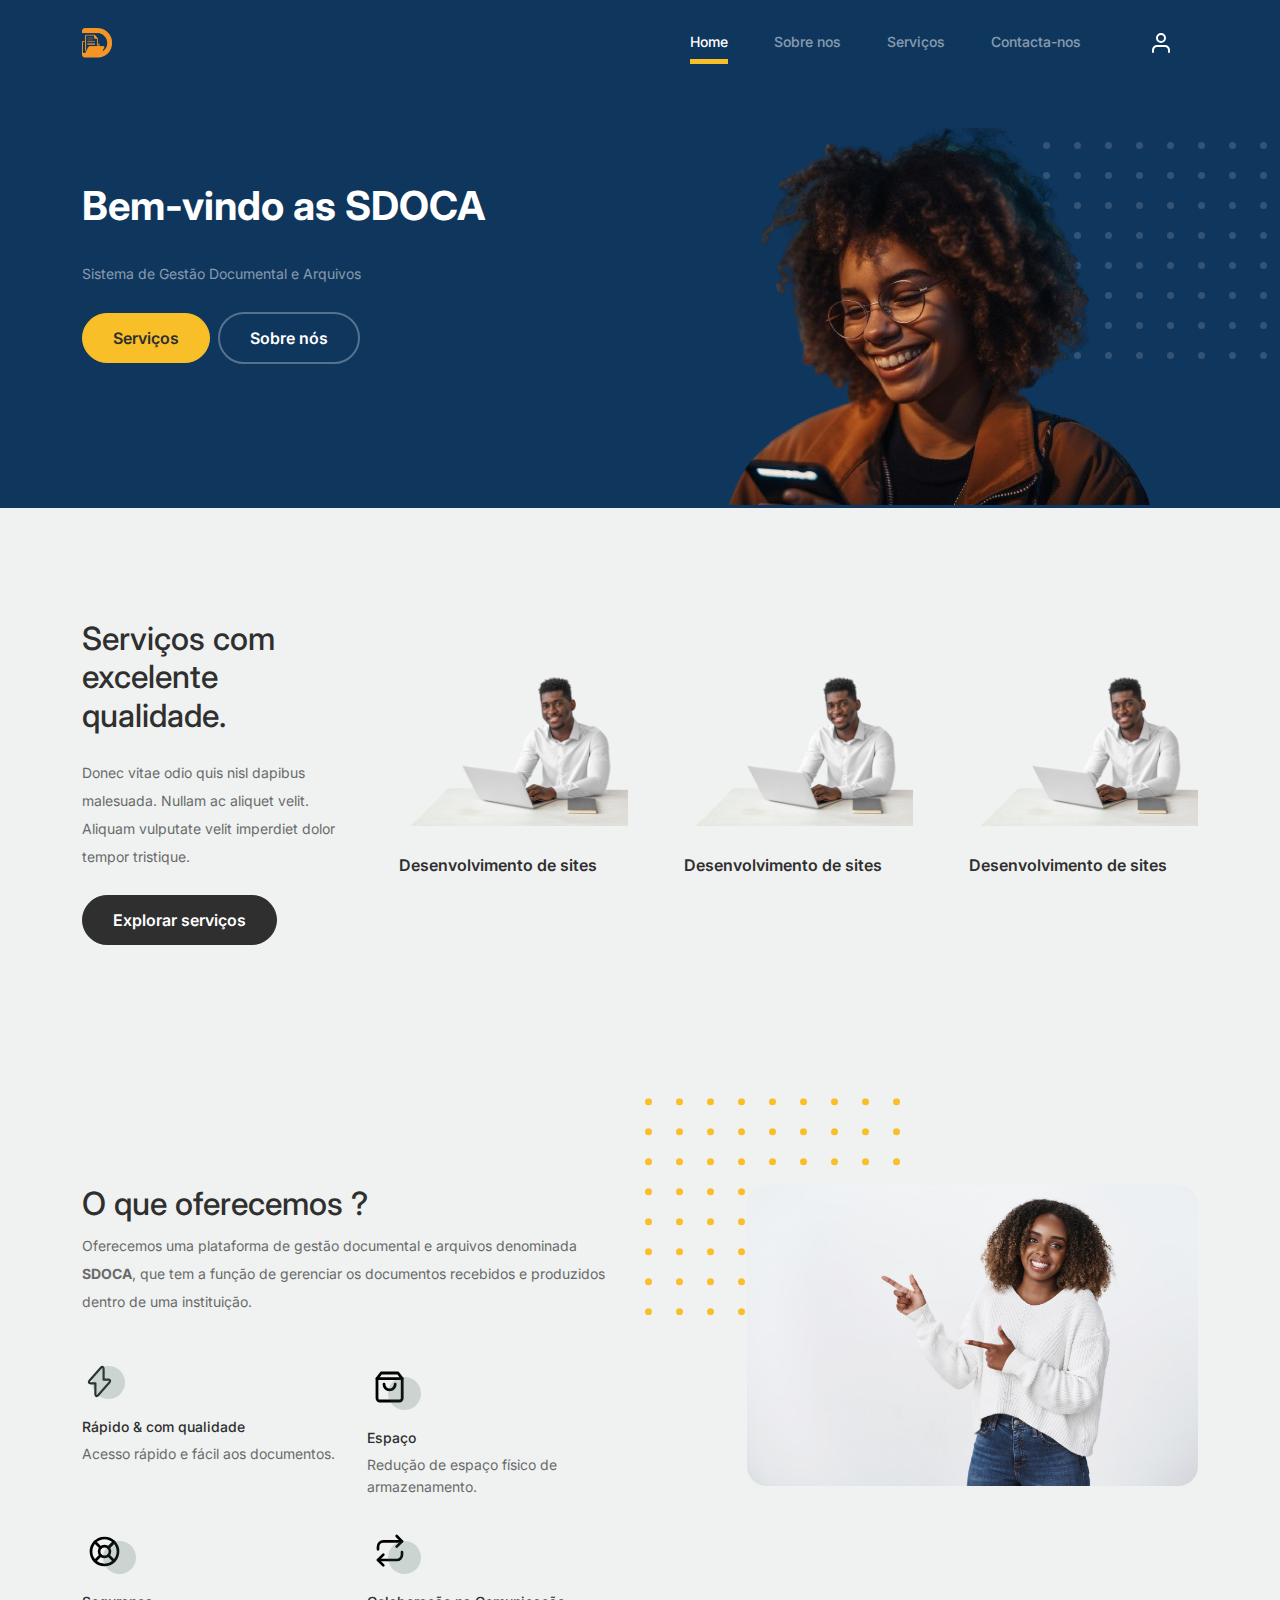
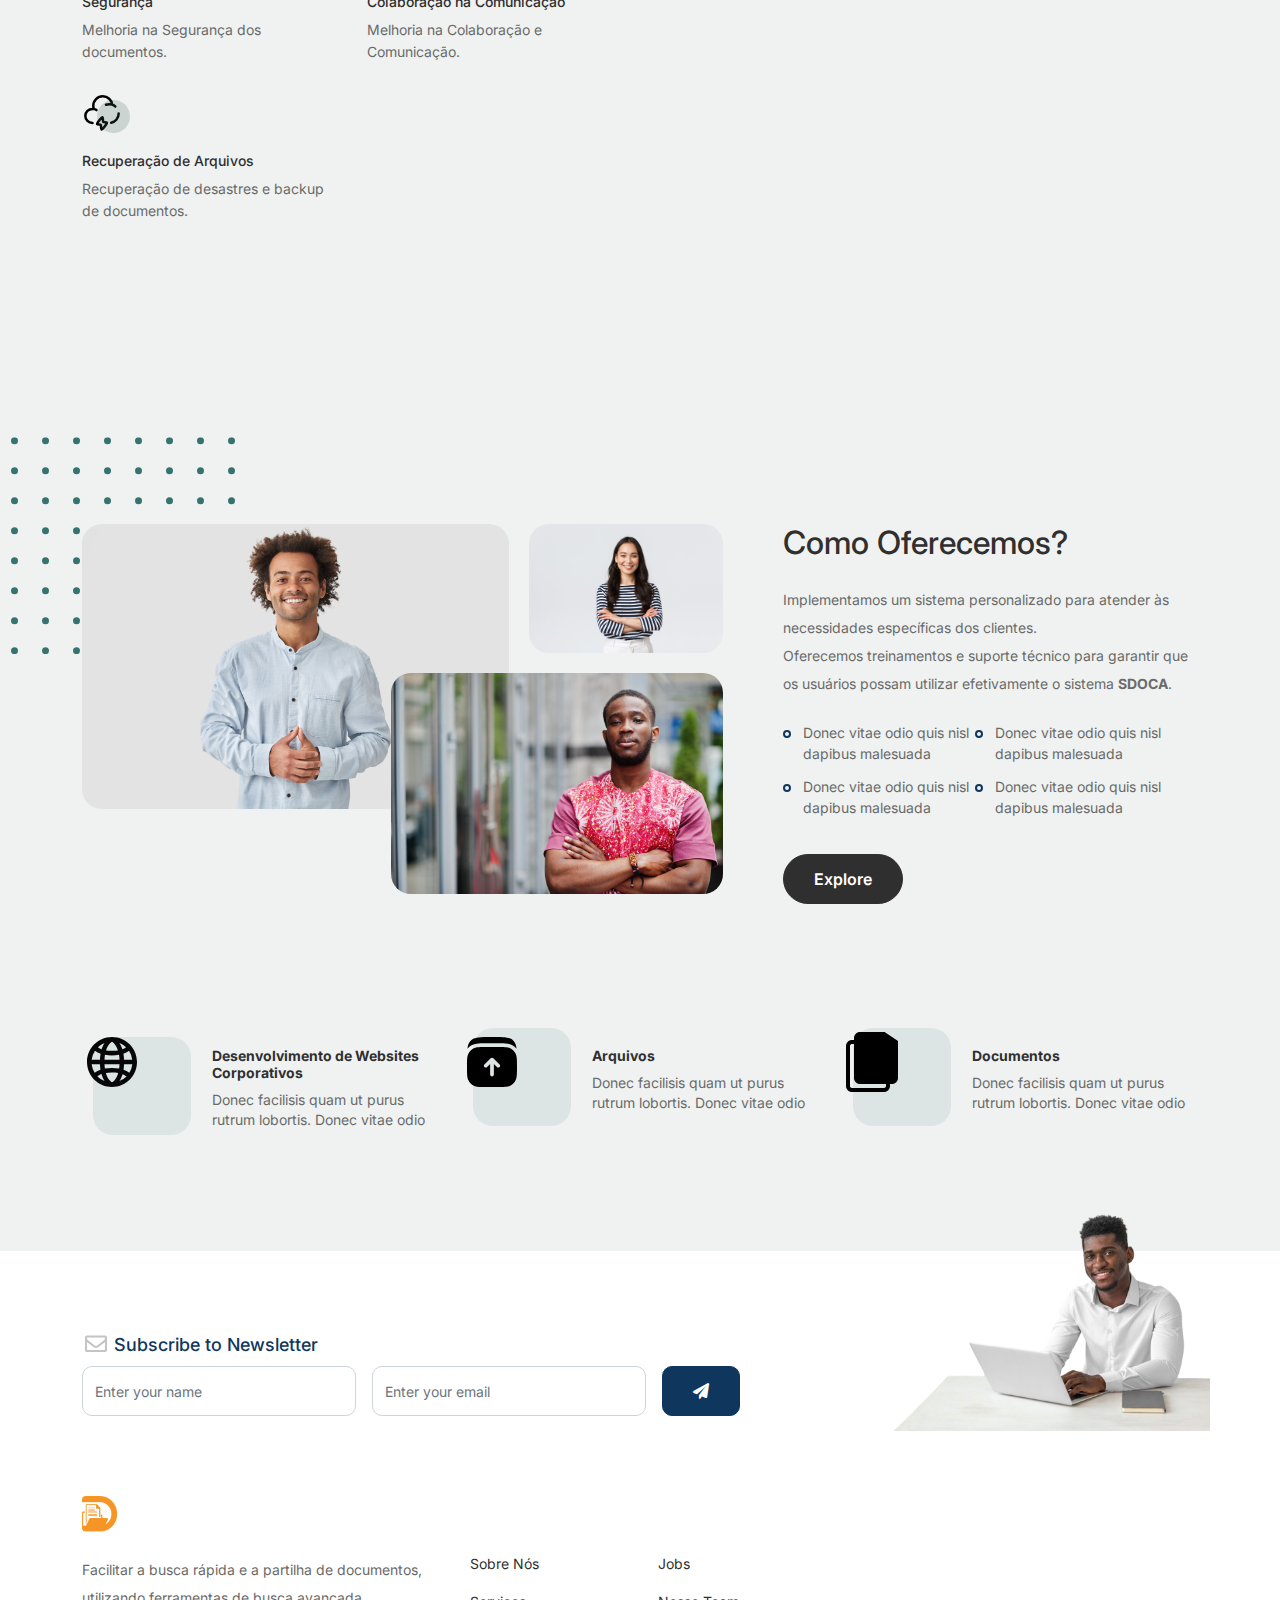
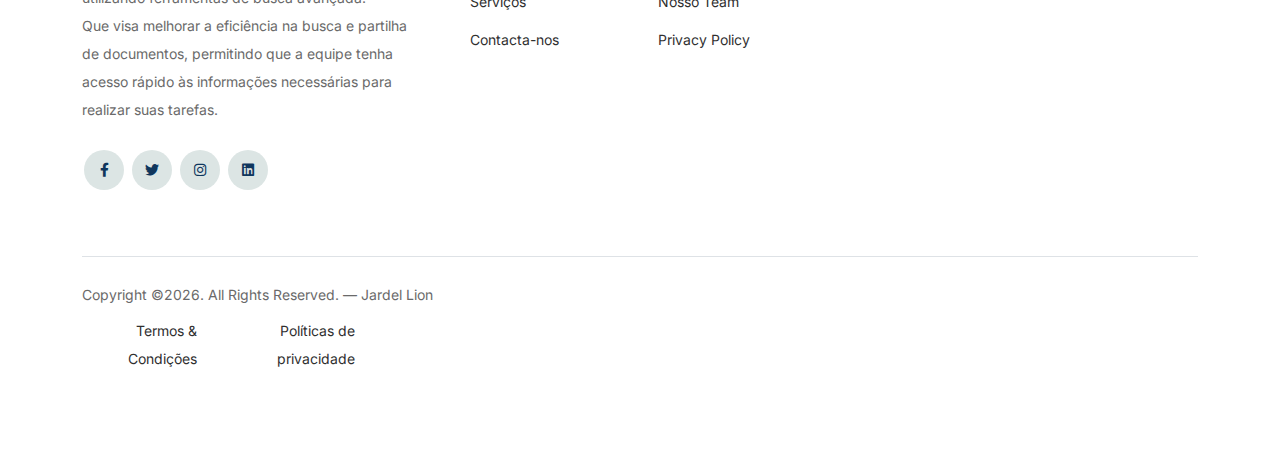
==== index.html @ ec857b17 "Initial commit" ====
<!-- /*
* Bootstrap 5
* Template Name: Furni
* Template Author: Untree.co
* Template URI: https://untree.co/
* License: https://creativecommons.org/licenses/by/3.0/
*/ -->
<!doctype html>
<html lang="en">
<head>
  <meta charset="utf-8">
  <meta name="viewport" content="width=device-width, initial-scale=1, shrink-to-fit=no">
  <meta name="author" content="Untree.co">
  <link rel="shortcut icon" href="./images/4.PNG">

  <meta name="description" content="" />
  <meta name="keywords" content="bootstrap, bootstrap4" />

		<!-- Bootstrap CSS -->
		<link href="css/bootstrap.min.css" rel="stylesheet">
		<link href="https://cdnjs.cloudflare.com/ajax/libs/font-awesome/6.0.0-beta3/css/all.min.css" rel="stylesheet">
		<link href="css/tiny-slider.css" rel="stylesheet">
		<link href="css/style.css" rel="stylesheet">
		<title>SDOCA</title>
	</head>

	<body>

		<!-- Start Header/Navigation -->
		<nav class="custom-navbar navbar navbar navbar-expand-md navbar-dark " arial-label="Furni navigation bar">

			<div class="container">
				<a class="navbar-brand" href="index.html">
					<img src="images/4.PNG" alt="sdoca logo" width="30px" height="30px">
				</a>

				<button class="navbar-toggler" type="button" data-bs-toggle="collapse" data-bs-target="#navbarsFurni" aria-controls="navbarsFurni" aria-expanded="false" aria-label="Toggle navigation">
					<span class="navbar-toggler-icon"></span>
				</button>

				<div class="collapse navbar-collapse" id="navbarsFurni">
					<ul class="custom-navbar-nav navbar-nav ms-auto mb-2 mb-md-0">
						<li class="nav-item active">
							<a class="nav-link" href="index.html">Home</a>
						</li>
						<li><a class="nav-link" href="about.html">Sobre nos</a></li>
						<li><a class="nav-link" href="services.html">Serviços</a></li>
						
						<li><a class="nav-link" href="contact.html">Contacta-nos</a></li>
					</ul>

					<ul class="custom-navbar-cta navbar-nav mb-2 mb-md-0 ms-5">
						<li><a class="nav-link" href="#"><img src="images/user.svg"></a></li>
						
					</ul>
				</div>
			</div>
				
		</nav>
		<!-- End Header/Navigation -->

		<!-- Start Hero Section -->
			<div class="hero">
				<div class="container">
					<div class="row justify-content-between">
						<div class="col-lg-5">
							<div class="intro-excerpt">
								<h1>Bem-vindo as <span clsas="d-block">SDOCA</span></h1>
								<p class="mb-4">Sistema de Gestão Documental e Arquivos</p>
								<p><a href="./services.html" class="btn btn-secondary me-2">Serviços</a><a href="./about.html" class="btn btn-white-outline">Sobre nós</a></p>
							
							</div>
						</div>
						<div class="col-lg-7">
							<div class="hero-img-wrap">
								<img src="images/mm-removebg-preview.png" class="img-fluid">
							</div>
						</div>
					</div>
				</div>
			</div>
		<!-- End Hero Section -->

		<!-- Start Product Section -->
		<div class="product-section">
			<div class="container">
				<div class="row">

					<!-- Start Column 1 -->
					<div class="col-md-12 col-lg-3 mb-5 mb-lg-0">
						<h2 class="mb-4 section-title">Serviços com excelente qualidade.</h2>
						<p class="mb-4">Donec vitae odio quis nisl dapibus malesuada. Nullam ac aliquet velit. Aliquam vulputate velit imperdiet dolor tempor tristique. </p>
						<p><a href="services.html" class="btn">Explorar serviços</a></p>
					</div> 
					<!-- End Column 1 -->

					<!-- Start Column 2 -->
					<div class="col-12 col-md-4 col-lg-3 mb-5 mb-md-0">
						<a class="product-item" href="contact.html">
							<img src="images/h.png" class="img-fluid product-thumbnail">
							<h3 class="product-title">Desenvolvimento de sites</h3>
							<strong class="product-price"></strong>

							<span class="icon-cross">
								<img src="images/cross.svg" class="img-fluid">
							</span>
						</a>
					</div> 
					<!-- End Column 2 -->

					<!-- Start Column 3 -->
					<div class="col-12 col-md-4 col-lg-3 mb-5 mb-md-0">
						<a class="product-item" href="contact.html">
							<img src="images/h.png" class="img-fluid product-thumbnail">
							<h3 class="product-title">Desenvolvimento de sites</h3>
							<strong class="product-price"></strong>

							<span class="icon-cross">
								<img src="images/cross.svg" class="img-fluid">
							</span>
						</a>
					</div>
					<!-- End Column 3 -->

					<!-- Start Column 4 -->
					<div class="col-12 col-md-4 col-lg-3 mb-5 mb-md-0">
						<a class="product-item" href="contact.html">
							<img src="images/h.png" class="img-fluid product-thumbnail">
							<h3 class="product-title">Desenvolvimento de sites</h3>
							<strong class="product-price"></strong>

							<span class="icon-cross">
								<img src="images/cross.svg" class="img-fluid">
							</span>
						</a>
					</div>
					<!-- End Column 4 -->

				</div>
			</div>
		</div>
		<!-- End Product Section -->

		<!-- Start Why Choose Us Section -->
		<div class="why-choose-section">
			<div class="container">
				<div class="row justify-content-between">
					<div class="col-lg-6">
						<h2 class="section-title">O que oferecemos ?</h2>
						<p>Oferecemos uma plataforma de gestão documental e arquivos denominada <strong>SDOCA</strong>, que tem a função de gerenciar os documentos recebidos e produzidos dentro de uma instituição.</p>

						<div class="row my-5">
							<div class="col-6 col-md-6">
								<div class="feature">
									<div class="icon">
										<img src="images/flash.svg" alt="Image" class="imf-fluid" width="35px">
									</div>
									<h3>Rápido &amp; com qualidade</h3>
									<p>Acesso rápido e fácil aos documentos.</p>
								</div>
							</div>

							<div class="col-6 col-md-6">
								<div class="feature">
									<div class="icon">
										<img src="images/bag.svg" alt="Image" class="imf-fluid">
									</div>
									<h3>Espaço</h3>
									<p>Redução de espaço físico de armazenamento.</p>
								</div>
							</div>

							<div class="col-6 col-md-6">
								<div class="feature">
									<div class="icon">
										<img src="images/support.svg" alt="Image" class="imf-fluid">
									</div>
									<h3>Segurança</h3>
									<p>Melhoria na Segurança dos documentos.</p>
								</div>
							</div>

							<div class="col-6 col-md-6">
								<div class="feature">
									<div class="icon">
										<img src="images/return.svg" alt="Image" class="imf-fluid">
									</div>
									<h3>Colaboração na Comunicação</h3>
									<p>Melhoria na Colaboração e Comunicação.</p>
								</div>
							</div>

							<div class="col-6 col-md-6">
								<div class="feature">
									<div class="icon">
										<img src="./images/cloud.svg" alt="cloud icon" class="imf-fluid" width="40">
									</div>
									<h3>Recuperação de Arquivos</h3>
									<p>Recuperação de desastres e backup de documentos.</p>
								</div>
							</div>

						</div>
					</div>

					<div class="col-lg-5">
						<div class="img-wrap">
							<img src="images/offer.jpg" alt="Image" class="img-fluid">
						</div>
					</div>

				</div>
			</div>
		</div>
		<!-- End Why Choose Us Section -->

		<!-- Start We Help Section -->
		<div class="we-help-section">
			<div class="container">
				<div class="row justify-content-between">
					<div class="col-lg-7 mb-5 mb-lg-0">
						<div class="imgs-grid">
							<div class="grid grid-1"><img src="images/11.jpg" alt="Untree.co"></div>
							<div class="grid grid-2"><img src="images/12.jpg" alt="Untree.co"></div>
							<div class="grid grid-3"><img src="images/13.jpg" alt="Untree.co"></div>
						</div>
					</div>
					<div class="col-lg-5 ps-lg-5">
						<h2 class="section-title mb-4">Como Oferecemos?</h2>
						<p>Implementamos um sistema personalizado para atender às necessidades específicas dos clientes.<br>
						Oferecemos treinamentos e suporte técnico para garantir que os usuários possam utilizar efetivamente o sistema <strong>SDOCA</strong>.</p>

						<ul class="list-unstyled custom-list my-4">
							<li>Donec vitae odio quis nisl dapibus malesuada</li>
							<li>Donec vitae odio quis nisl dapibus malesuada</li>
							<li>Donec vitae odio quis nisl dapibus malesuada</li>
							<li>Donec vitae odio quis nisl dapibus malesuada</li>
						</ul>
						<p><a herf="#" class="btn">Explore</a></p>
					</div>
				</div>
			</div>
		</div>
		<!-- End We Help Section -->

		<!-- Start Popular Product -->
		<div class="popular-product">
			<div class="container">
				<div class="row">

					<div class="col-12 col-md-6 col-lg-4 mb-4 mb-lg-0">
						<div class="product-item-sm d-flex">
							<div class="thumbnail">
								<img src="images/site-svgrepo-com.svg" alt="Image" class="img-fluid" width="60">
							</div>
							<div class="pt-3">
								<h3>Desenvolvimento de Websites Corporativos</h3>
								<p>Donec facilisis quam ut purus rutrum lobortis. Donec vitae odio </p>
								<!-- <p><a href="#">Read More</a></p> -->
							</div>
						</div>
					</div>

					<div class="col-12 col-md-6 col-lg-4 mb-4 mb-lg-0">
						<div class="product-item-sm d-flex">
							<div class="thumbnail">
								<img src="images/archive-up-minimlistic-svgrepo-com.svg" alt="Image" class="img-fluid" width="60">
							</div>
							<div class="pt-3">
								<h3>Arquivos</h3>
								<p>Donec facilisis quam ut purus rutrum lobortis. Donec vitae odio </p>
								<!-- <p><a href="#">Read More</a></p> -->
							</div>
						</div>
					</div>

					<div class="col-12 col-md-6 col-lg-4 mb-4 mb-lg-0">
						<div class="product-item-sm d-flex">
							<div class="thumbnail">
								<img src="images/documents-svgrepo-com.svg" alt="Image" class="img-fluid" width="60">
							</div>
							<div class="pt-3">
								<h3>Documentos</h3>
								<p>Donec facilisis quam ut purus rutrum lobortis. Donec vitae odio </p>
								<!-- <p><a href="#">Read More</a></p> -->
							</div>
						</div>
					</div>

				</div>
			</div>
		</div>
		<!-- End Popular Product -->

		
		<!-- Start Footer Section -->
		<footer class="footer-section">
			<div class="container relative">

				<div class="sofa-img">
					<img src="images/h.png" alt="Image" class="img-fluid">
				</div>

				<div class="row">
					<div class="col-lg-8">
						<div class="subscription-form">
							<h3 class="d-flex align-items-center"><span class="me-1"><img src="images/envelope-outline.svg" alt="Image" class="img-fluid"></span><span>Subscribe to Newsletter</span></h3>

							<form action="#" class="row g-3">
								<div class="col-auto">
									<input type="text" class="form-control" placeholder="Enter your name">
								</div>
								<div class="col-auto">
									<input type="email" class="form-control" placeholder="Enter your email">
								</div>
								<div class="col-auto">
									<button class="btn btn-primary">
										<span class="fa fa-paper-plane"></span>
									</button>
								</div>
							</form>

						</div>
					</div>
				</div>

				<div class="row g-5 mb-5">
					<div class="col-lg-4">
						<div class="mb-4 footer-logo-wrap"><a href="#" class="footer-logo">
							<img src="./images/4.PNG" alt="" width="35px">
						</a></div>
						<p class="mb-4">Facilitar a busca rápida e a partilha de documentos, utilizando ferramentas de busca avançada.<br>
						Que visa melhorar a eficiência na busca e partilha de documentos, permitindo que a equipe tenha acesso rápido às informações necessárias para realizar suas tarefas.</p>

						<ul class="list-unstyled custom-social">
							<li><a href="#"><span class="fa fa-brands fa-facebook-f"></span></a></li>
							<li><a href="#"><span class="fa fa-brands fa-twitter"></span></a></li>
							<li><a href="#"><span class="fa fa-brands fa-instagram"></span></a></li>
							<li><a href="#"><span class="fa fa-brands fa-linkedin"></span></a></li>
						</ul>
					</div>

					<div class="col-lg-8">
						<div class="row links-wrap">
							<div class="col-6 col-sm-6 col-md-3">
								<ul class="list-unstyled">
									<li><a href="./about.html">Sobre Nós</a></li>
									<li><a href="./services.html">Serviços</a></li>
									<li><a href="./contact.html">Contacta-nos</a></li>
								</ul>
							</div>

							

							<div class="col-6 col-sm-6 col-md-3">
								<ul class="list-unstyled">
									<li><a href="./services.html">Jobs</a></li>
									<li><a href="./about.html">Nosso Team</a></li>
								
									<li><a href="#">Privacy Policy</a></li>
								</ul>
							</div>

						
						</div>
					</div>

				</div>

				<div class="border-top copyright">
					<div class="row pt-4">
						<div class="col-lg-6">
							<p class="mb-2 text-center text-lg-start">Copyright &copy;<script>document.write(new Date().getFullYear());</script>. All Rights Reserved. &mdash; Jardel Lion </p>

						<div class="col-lg-6 text-center text-lg-end">
							<ul class="list-unstyled d-inline-flex ms-auto">
								<li class="me-4"><a href="#">Termos &amp; Condições</a></li>
								<li><a href="#">Políticas de privacidade</a></li>
							</ul>
						</div>

					</div>
				</div>

			</div>
		</footer>
		<!-- End Footer Section -->	


		<script src="js/bootstrap.bundle.min.js"></script>
		<script src="js/tiny-slider.js"></script>
		<script src="js/custom.js"></script>
	</body>

</html>
---- css/tiny-slider.css ----
.tns-outer{padding:0 !important}.tns-outer [hidden]{display:none !important}.tns-outer [aria-controls],.tns-outer [data-action]{cursor:pointer}.tns-slider{-webkit-transition:all 0s;-moz-transition:all 0s;transition:all 0s}.tns-slider>.tns-item{-webkit-box-sizing:border-box;-moz-box-sizing:border-box;box-sizing:border-box}.tns-horizontal.tns-subpixel{white-space:nowrap}.tns-horizontal.tns-subpixel>.tns-item{display:inline-block;vertical-align:top;white-space:normal}.tns-horizontal.tns-no-subpixel:after{content:'';display:table;clear:both}.tns-horizontal.tns-no-subpixel>.tns-item{float:left}.tns-horizontal.tns-carousel.tns-no-subpixel>.tns-item{margin-right:-100%}.tns-no-calc{position:relative;left:0}.tns-gallery{position:relative;left:0;min-height:1px}.tns-gallery>.tns-item{position:absolute;left:-100%;-webkit-transition:transform 0s, opacity 0s;-moz-transition:transform 0s, opacity 0s;transition:transform 0s, opacity 0s}.tns-gallery>.tns-slide-active{position:relative;left:auto !important}.tns-gallery>.tns-moving{-webkit-transition:all 0.25s;-moz-transition:all 0.25s;transition:all 0.25s}.tns-autowidth{display:inline-block}.tns-lazy-img{-webkit-transition:opacity 0.6s;-moz-transition:opacity 0.6s;transition:opacity 0.6s;opacity:0.6}.tns-lazy-img.tns-complete{opacity:1}.tns-ah{-webkit-transition:height 0s;-moz-transition:height 0s;transition:height 0s}.tns-ovh{overflow:hidden}.tns-visually-hidden{position:absolute;left:-10000em}.tns-transparent{opacity:0;visibility:hidden}.tns-fadeIn{opacity:1;filter:alpha(opacity=100);z-index:0}.tns-normal,.tns-fadeOut{opacity:0;filter:alpha(opacity=0);z-index:-1}.tns-vpfix{white-space:nowrap}.tns-vpfix>div,.tns-vpfix>li{display:inline-block}.tns-t-subp2{margin:0 auto;width:310px;position:relative;height:10px;overflow:hidden}.tns-t-ct{width:2333.3333333%;width:-webkit-calc(100% * 70 / 3);width:-moz-calc(100% * 70 / 3);width:calc(100% * 70 / 3);position:absolute;right:0}.tns-t-ct:after{content:'';display:table;clear:both}.tns-t-ct>div{width:1.4285714%;width:-webkit-calc(100% / 70);width:-moz-calc(100% / 70);width:calc(100% / 70);height:10px;float:left}

/*# sourceMappingURL=sourcemaps/tiny-slider.css.map */
---- css/style.css ----
@import url("https://fonts.googleapis.com/css2?family=Inter:wght@400;500;600;700;800&display=swap");

:root {
  --primary-color: #f69525;
  --secondary-color: #0f365d;
}
body {
  overflow-x: hidden;
  position: relative; }

body {
  font-family: "Inter", sans-serif;
  font-weight: 400;
  line-height: 28px;
  color: #6a6a6a;
  font-size: 14px;
  background-color: #eff2f1; }

a {
  text-decoration: none;
  -webkit-transition: .3s all ease;
  -o-transition: .3s all ease;
  transition: .3s all ease;
  color: #2f2f2f;
  text-decoration: underline; }
  a:hover {
    color: #2f2f2f;
    text-decoration: none; }
  a.more {
    font-weight: 600; }

.custom-navbar {
  background: var(--secondary-color);!important;
  padding-top: 20px;
  padding-bottom: 20px; }
  .custom-navbar .navbar-brand {
    font-size: 32px;
    font-weight: 600; }
    .custom-navbar .navbar-brand > span {
      opacity: .4; }
  .custom-navbar .navbar-toggler {
    border-color: transparent; }
    .custom-navbar .navbar-toggler:active, .custom-navbar .navbar-toggler:focus {
      -webkit-box-shadow: none;
      box-shadow: none;
      outline: none; }
  @media (min-width: 992px) {
    .custom-navbar .custom-navbar-nav li {
      margin-left: 15px;
      margin-right: 15px; } }
  .custom-navbar .custom-navbar-nav li a {
    font-weight: 500;
    color: #ffffff !important;
    opacity: .5;
    -webkit-transition: .3s all ease;
    -o-transition: .3s all ease;
    transition: .3s all ease;
    position: relative; }
    @media (min-width: 768px) {
      .custom-navbar .custom-navbar-nav li a:before {
        content: "";
        position: absolute;
        bottom: 0;
        left: 8px;
        right: 8px;
        background: #f9bf29;
        height: 5px;
        opacity: 1;
        visibility: visible;
        width: 0;
        -webkit-transition: .15s all ease-out;
        -o-transition: .15s all ease-out;
        transition: .15s all ease-out; } }
    .custom-navbar .custom-navbar-nav li a:hover {
      opacity: 1; }
      .custom-navbar .custom-navbar-nav li a:hover:before {
        width: calc(100% - 16px); }
  .custom-navbar .custom-navbar-nav li.active a {
    opacity: 1; }
    .custom-navbar .custom-navbar-nav li.active a:before {
      width: calc(100% - 16px); }
  .custom-navbar .custom-navbar-cta {
    margin-left: 0 !important;
    -webkit-box-orient: horizontal;
    -webkit-box-direction: normal;
    -ms-flex-direction: row;
    flex-direction: row; }
    @media (min-width: 768px) {
      .custom-navbar .custom-navbar-cta {
        margin-left: 40px !important; } }
    .custom-navbar .custom-navbar-cta li {
      margin-left: 0px;
      margin-right: 0px; }
      .custom-navbar .custom-navbar-cta li:first-child {
        margin-right: 20px; }

.hero {
  background: var(--secondary-color);
  padding: calc(4rem - 30px) 0 0rem 0; }
  @media (min-width: 768px) {
    .hero {
      padding: calc(4rem - 30px) 0 4rem 0; } }
  @media (min-width: 992px) {
    .hero {
      padding: calc(8rem - 30px) 0 8rem 0; } }
  .hero .intro-excerpt {
    position: relative;
    z-index: 4; }
    @media (min-width: 992px) {
      .hero .intro-excerpt {
        max-width: 450px; } }
  .hero h1 {
    font-weight: 700;
    color: #ffffff;
    margin-bottom: 30px; }
    @media (min-width: 1400px) {
      .hero h1 {
        font-size: 54px; } }
  .hero p {
    color: rgba(255, 255, 255, 0.5);
    margin-botom: 30px; }
  .hero .hero-img-wrap {
    position: relative; }
    .hero .hero-img-wrap img {
      position: relative;
      top: 0px;
      right: 0px;
      z-index: 2;
      max-width: 780px;
      left: -20px; }
      @media (min-width: 768px) {
        .hero .hero-img-wrap img {
          top:64px;
          right: 0px;
          left: 144px; } }
      @media (min-width: 992px) {
        .hero .hero-img-wrap img {
          left: 0px;
          top: 20px;
          position: absolute;
          right: -50px; } }
      @media (min-width: 1200px) {
        .hero .hero-img-wrap img {
          left: 0px;
          top:-54px;
          right: -100px; } }
    .hero .hero-img-wrap:after {
      content: "";
      position: absolute;
      width: 255px;
      height: 217px;
      background-image: url("../images/dots-light.svg");
      background-size: contain;
      background-repeat: no-repeat;
      right: -100px;
      top: -0px; }
      @media (min-width: 1200px) {
        .hero .hero-img-wrap:after {
          top: -40px; } }

.btn {
  font-weight: 600;
  padding: 12px 30px;
  border-radius: 30px;
  color: #ffffff;
  background: #2f2f2f;
  border-color: #2f2f2f; }
  .btn:hover {
    color: #ffffff;
    background: #222222;
    border-color: #222222; }
  .btn:active, .btn:focus {
    outline: none !important;
    -webkit-box-shadow: none;
    box-shadow: none; }
  .btn.btn-primary {
    background: var(--secondary-color);
    border-color: var(--secondary-color); }
    .btn.btn-primary:hover {
      background: #314d43;
      border-color: #314d43; }
  .btn.btn-secondary {
    color: #2f2f2f;
    background: #f9bf29;
    border-color: #f9bf29; }
    .btn.btn-secondary:hover {
      background: #f8b810;
      border-color: #f8b810; }
  .btn.btn-white-outline {
    background: transparent;
    border-width: 2px;
    border-color: rgba(255, 255, 255, 0.3); }
    .btn.btn-white-outline:hover {
      border-color: white;
      color: #ffffff; }

.section-title {
  color: #2f2f2f; }

.product-section {
  padding: 7rem 0; }
  .product-section .product-item {
    text-align: center;
    text-decoration: none;
    display: block;
    position: relative;
    padding-bottom: 50px;
    cursor: pointer; }
    .product-section .product-item .product-thumbnail {
      margin-bottom: 30px;
      position: relative;
      top: 0;
      -webkit-transition: .3s all ease;
      -o-transition: .3s all ease;
      transition: .3s all ease; }
    .product-section .product-item h3 {
      font-weight: 600;
      font-size: 16px; }
    .product-section .product-item strong {
      font-weight: 800 !important;
      font-size: 18px !important; }
    .product-section .product-item h3, .product-section .product-item strong {
      color: #2f2f2f;
      text-decoration: none; }
    .product-section .product-item .icon-cross {
      position: absolute;
      width: 35px;
      height: 35px;
      display: inline-block;
      background: #2f2f2f;
      bottom: 15px;
      left: 50%;
      -webkit-transform: translateX(-50%);
      -ms-transform: translateX(-50%);
      transform: translateX(-50%);
      margin-bottom: -17.5px;
      border-radius: 50%;
      opacity: 0;
      visibility: hidden;
      -webkit-transition: .3s all ease;
      -o-transition: .3s all ease;
      transition: .3s all ease; }
      .product-section .product-item .icon-cross img {
        position: absolute;
        left: 50%;
        top: 50%;
        -webkit-transform: translate(-50%, -50%);
        -ms-transform: translate(-50%, -50%);
        transform: translate(-50%, -50%); }
    .product-section .product-item:before {
      bottom: 0;
      left: 0;
      right: 0;
      position: absolute;
      content: "";
      background: #dce5e4;
      height: 0%;
      z-index: -1;
      border-radius: 10px;
      -webkit-transition: .3s all ease;
      -o-transition: .3s all ease;
      transition: .3s all ease; }
    .product-section .product-item:hover .product-thumbnail {
      top: -25px; }
    .product-section .product-item:hover .icon-cross {
      bottom: 0;
      opacity: 1;
      visibility: visible; }
    .product-section .product-item:hover:before {
      height: 70%; }

.why-choose-section {
  padding: 7rem 0; }
  .why-choose-section .img-wrap {
    position: relative; }
    .why-choose-section .img-wrap:before {
      position: absolute;
      content: "";
      width: 255px;
      height: 217px;
      background-image: url("../images/dots-yellow.svg");
      background-repeat: no-repeat;
      background-size: contain;
      -webkit-transform: translate(-40%, -40%);
      -ms-transform: translate(-40%, -40%);
      transform: translate(-40%, -40%);
      z-index: -1; }
    .why-choose-section .img-wrap img {
      border-radius: 20px; }

.feature {
  margin-bottom: 30px; }
  .feature .icon {
    display: inline-block;
    position: relative;
    margin-bottom: 20px; }
    .feature .icon:before {
      content: "";
      width: 33px;
      height: 33px;
      position: absolute;
      background: rgba(59, 93, 80, 0.2);
      border-radius: 50%;
      right: -8px;
      bottom: 0; }
  .feature h3 {
    font-size: 14px;
    color: #2f2f2f; }
  .feature p {
    font-size: 14px;
    line-height: 22px;
    color: #6a6a6a; }

.we-help-section {
  padding: 7rem 0; }
  .we-help-section .imgs-grid {
    display: -ms-grid;
    display: grid;
    -ms-grid-columns: (1fr)[27];
    grid-template-columns: repeat(27, 1fr);
    position: relative; }
    .we-help-section .imgs-grid:before {
      position: absolute;
      content: "";
      width: 255px;
      height: 217px;
      background-image: url("../images/dots-green.svg");
      background-size: contain;
      background-repeat: no-repeat;
      -webkit-transform: translate(-40%, -40%);
      -ms-transform: translate(-40%, -40%);
      transform: translate(-40%, -40%);
      z-index: -1; }
    .we-help-section .imgs-grid .grid {
      position: relative; }
      .we-help-section .imgs-grid .grid img {
        border-radius: 20px;
        max-width: 100%; }
      .we-help-section .imgs-grid .grid.grid-1 {
        -ms-grid-column: 1;
        -ms-grid-column-span: 18;
        grid-column: 1 / span 18;
        -ms-grid-row: 1;
        -ms-grid-row-span: 27;
        grid-row: 1 / span 27; }
      .we-help-section .imgs-grid .grid.grid-2 {
        -ms-grid-column: 19;
        -ms-grid-column-span: 27;
        grid-column: 19 / span 27;
        -ms-grid-row: 1;
        -ms-grid-row-span: 5;
        grid-row: 1 / span 5;
        padding-left: 20px; }
      .we-help-section .imgs-grid .grid.grid-3 {
        -ms-grid-column: 14;
        -ms-grid-column-span: 16;
        grid-column: 14 / span 16;
        -ms-grid-row: 6;
        -ms-grid-row-span: 27;
        grid-row: 6 / span 27;
        padding-top: 20px; }

.custom-list {
  width: 100%; }
  .custom-list li {
    display: inline-block;
    width: calc(50% - 20px);
    margin-bottom: 12px;
    line-height: 1.5;
    position: relative;
    padding-left: 20px; }
    .custom-list li:before {
      content: "";
      width: 8px;
      height: 8px;
      border-radius: 50%;
      border: 2px solid var(--secondary-color);
      position: absolute;
      left: 0;
      top: 8px; }

.popular-product {
  padding: 0 0 7rem 0; }
  .popular-product .product-item-sm h3 {
    font-size: 14px;
    font-weight: 700;
    color: #2f2f2f; }
  .popular-product .product-item-sm a {
    text-decoration: none;
    color: #2f2f2f;
    -webkit-transition: .3s all ease;
    -o-transition: .3s all ease;
    transition: .3s all ease; }
    .popular-product .product-item-sm a:hover {
      color: rgba(47, 47, 47, 0.5); }
  .popular-product .product-item-sm p {
    line-height: 1.4;
    margin-bottom: 10px;
    font-size: 14px; }
  .popular-product .product-item-sm .thumbnail {
    margin-right: 10px;
    -webkit-box-flex: 0;
    -ms-flex: 0 0 120px;
    flex: 0 0 120px;
    position: relative; }
    .popular-product .product-item-sm .thumbnail:before {
      content: "";
      position: absolute;
      border-radius: 20px;
      background: #dce5e4;
      width: 98px;
      height: 98px;
      top: 50%;
      left: 50%;
      -webkit-transform: translate(-50%, -50%);
      -ms-transform: translate(-50%, -50%);
      transform: translate(-50%, -50%);
      z-index: -1; }

.testimonial-section {
  padding: 3rem 0 7rem 0; }

.testimonial-slider-wrap {
  position: relative; }
  .testimonial-slider-wrap .tns-inner {
    padding-top: 30px; }
  .testimonial-slider-wrap .item .testimonial-block blockquote {
    font-size: 16px; }
    @media (min-width: 768px) {
      .testimonial-slider-wrap .item .testimonial-block blockquote {
        line-height: 32px;
        font-size: 18px; } }
  .testimonial-slider-wrap .item .testimonial-block .author-info .author-pic {
    margin-bottom: 20px; }
    .testimonial-slider-wrap .item .testimonial-block .author-info .author-pic img {
      max-width: 80px;
      border-radius: 50%; }
  .testimonial-slider-wrap .item .testimonial-block .author-info h3 {
    font-size: 14px;
    font-weight: 700;
    color: #2f2f2f;
    margin-bottom: 0; }
  .testimonial-slider-wrap #testimonial-nav {
    position: absolute;
    top: 50%;
    z-index: 99;
    width: 100%;
    display: none; }
    @media (min-width: 768px) {
      .testimonial-slider-wrap #testimonial-nav {
        display: block; } }
    .testimonial-slider-wrap #testimonial-nav > span {
      cursor: pointer;
      position: absolute;
      width: 58px;
      height: 58px;
      line-height: 58px;
      border-radius: 50%;
      background: rgba(59, 93, 80, 0.1);
      color: #2f2f2f;
      -webkit-transition: .3s all ease;
      -o-transition: .3s all ease;
      transition: .3s all ease; }
      .testimonial-slider-wrap #testimonial-nav > span:hover {
        background: var(--secondary-color);
        color: #ffffff; }
    .testimonial-slider-wrap #testimonial-nav .prev {
      left: -10px; }
    .testimonial-slider-wrap #testimonial-nav .next {
      right: 0; }
  .testimonial-slider-wrap .tns-nav {
    position: absolute;
    bottom: -50px;
    left: 50%;
    -webkit-transform: translateX(-50%);
    -ms-transform: translateX(-50%);
    transform: translateX(-50%); }
    .testimonial-slider-wrap .tns-nav button {
      background: none;
      border: none;
      display: inline-block;
      position: relative;
      width: 0 !important;
      height: 7px !important;
      margin: 2px; }
      .testimonial-slider-wrap .tns-nav button:active, .testimonial-slider-wrap .tns-nav button:focus, .testimonial-slider-wrap .tns-nav button:hover {
        outline: none;
        -webkit-box-shadow: none;
        box-shadow: none;
        background: none; }
      .testimonial-slider-wrap .tns-nav button:before {
        display: block;
        width: 7px;
        height: 7px;
        left: 0;
        top: 0;
        position: absolute;
        content: "";
        border-radius: 50%;
        -webkit-transition: .3s all ease;
        -o-transition: .3s all ease;
        transition: .3s all ease;
        background-color: #d6d6d6; }
      .testimonial-slider-wrap .tns-nav button:hover:before, .testimonial-slider-wrap .tns-nav button.tns-nav-active:before {
        background-color: var(--secondary-color) }

.before-footer-section {
  padding: 7rem 0 12rem 0 !important; }

.blog-section {
  padding: 7rem 0 12rem 0; }
  .blog-section .post-entry a {
    text-decoration: none; }
  .blog-section .post-entry .post-thumbnail {
    display: block;
    margin-bottom: 20px; }
    .blog-section .post-entry .post-thumbnail img {
      border-radius: 20px;
      -webkit-transition: .3s all ease;
      -o-transition: .3s all ease;
      transition: .3s all ease; }
  .blog-section .post-entry .post-content-entry {
    padding-left: 15px;
    padding-right: 15px; }
    .blog-section .post-entry .post-content-entry h3 {
      font-size: 16px;
      margin-bottom: 0;
      font-weight: 600;
      margin-bottom: 7px; }
    .blog-section .post-entry .post-content-entry .meta {
      font-size: 14px; }
      .blog-section .post-entry .post-content-entry .meta a {
        font-weight: 600; }
  .blog-section .post-entry:hover .post-thumbnail img, .blog-section .post-entry:focus .post-thumbnail img {
    opacity: .7; }

.footer-section {
  padding: 80px 0;
  background: #ffffff; }
  .footer-section .relative {
    position: relative; }
  .footer-section a {
    text-decoration: none;
    color: #2f2f2f;
    -webkit-transition: .3s all ease;
    -o-transition: .3s all ease;
    transition: .3s all ease; }
    .footer-section a:hover {
      color: rgba(47, 47, 47, 0.5); }
  .footer-section .subscription-form {
    margin-bottom: 40px;
    position: relative;
    z-index: 2;
    margin-top: 100px; }
    @media (min-width: 992px) {
      .footer-section .subscription-form {
        margin-top: 0px;
        margin-bottom: 80px; } }
    .footer-section .subscription-form h3 {
      font-size: 18px;
      font-weight: 500;
      color: var(--secondary-color) }
    .footer-section .subscription-form .form-control {
      height: 50px;
      border-radius: 10px;
      font-family: "Inter", sans-serif; }
      .footer-section .subscription-form .form-control:active, .footer-section .subscription-form .form-control:focus {
        outline: none;
        -webkit-box-shadow: none;
        box-shadow: none;
        border-color: var(--secondary-color);
        -webkit-box-shadow: 0 1px 4px 0 rgba(0, 0, 0, 0.2);
        box-shadow: 0 1px 4px 0 rgba(0, 0, 0, 0.2); }
      .footer-section .subscription-form .form-control::-webkit-input-placeholder {
        font-size: 14px; }
      .footer-section .subscription-form .form-control::-moz-placeholder {
        font-size: 14px; }
      .footer-section .subscription-form .form-control:-ms-input-placeholder {
        font-size: 14px; }
      .footer-section .subscription-form .form-control:-moz-placeholder {
        font-size: 14px; }
    .footer-section .subscription-form .btn {
      border-radius: 10px !important; }
  .footer-section .sofa-img {
    position: absolute;
    top: -200px;
    z-index: 1;
    right: 0; }
    .footer-section .sofa-img img {
      max-width: 380px; }
  .footer-section .links-wrap {
    margin-top: 0px; }
    @media (min-width: 992px) {
      .footer-section .links-wrap {
        margin-top: 54px; } }
    .footer-section .links-wrap ul li {
      margin-bottom: 10px; }
  .footer-section .footer-logo-wrap .footer-logo {
    font-size: 32px;
    font-weight: 500;
    text-decoration: none;
    color: var(--secondary-color); }
  .footer-section .custom-social li {
    margin: 2px;
    display: inline-block; }
    .footer-section .custom-social li a {
      width: 40px;
      height: 40px;
      text-align: center;
      line-height: 40px;
      display: inline-block;
      background: #dce5e4;
      color: var(--secondary-color);
      border-radius: 50%; }
      .footer-section .custom-social li a:hover {
        background: var(--secondary-color);
        color: #ffffff; }
  .footer-section .border-top {
    border-color: #dce5e4; }
    .footer-section .border-top.copyright {
      font-size: 14px !important; }

.untree_co-section {
  padding: 7rem 0; }

.form-control {
  height: 50px;
  border-radius: 10px;
  font-family: "Inter", sans-serif; }
  .form-control:active, .form-control:focus {
    outline: none;
    -webkit-box-shadow: none;
    box-shadow: none;
    border-color: var(--secondary-color);
    -webkit-box-shadow: 0 1px 4px 0 rgba(0, 0, 0, 0.2);
    box-shadow: 0 1px 4px 0 rgba(0, 0, 0, 0.2); }
  .form-control::-webkit-input-placeholder {
    font-size: 14px; }
  .form-control::-moz-placeholder {
    font-size: 14px; }
  .form-control:-ms-input-placeholder {
    font-size: 14px; }
  .form-control:-moz-placeholder {
    font-size: 14px; }

.service {
  line-height: 1.5; }
  .service .service-icon {
    border-radius: 10px;
    -webkit-box-flex: 0;
    -ms-flex: 0 0 50px;
    flex: 0 0 50px;
    height: 50px;
    line-height: 50px;
    text-align: center;
    background: var(--secondary-color);
    margin-right: 20px;
    color: #ffffff; }

textarea {
  height: auto !important; }

.site-blocks-table {
  overflow: auto; }
  .site-blocks-table .product-thumbnail {
    width: 200px; }
  .site-blocks-table .btn {
    padding: 2px 10px; }
  .site-blocks-table thead th {
    padding: 30px;
    text-align: center;
    border-width: 0px !important;
    vertical-align: middle;
    color: rgba(0, 0, 0, 0.8);
    font-size: 18px; }
  .site-blocks-table td {
    padding: 20px;
    text-align: center;
    vertical-align: middle;
    color: rgba(0, 0, 0, 0.8); }
  .site-blocks-table tbody tr:first-child td {
    border-top: 1px solid var(--secondary-color);!important; }
  .site-blocks-table .btn {
    background: none !important;
    color: #000000;
    border: none;
    height: auto !important; }

.site-block-order-table th {
  border-top: none !important;
  border-bottom-width: 1px !important; }

.site-block-order-table td, .site-block-order-table th {
  color: #000000; }

.couponcode-wrap input {
  border-radius: 10px !important; }

.text-primary {
  color: var(--secondary-color);!important; }

.thankyou-icon {
  position: relative;
  color: var(--secondary-color); }
  .thankyou-icon:before {
    position: absolute;
    content: "";
    width: 50px;
    height: 50px;
    border-radius: 50%;
    background: rgba(59, 93, 80, 0.2); }
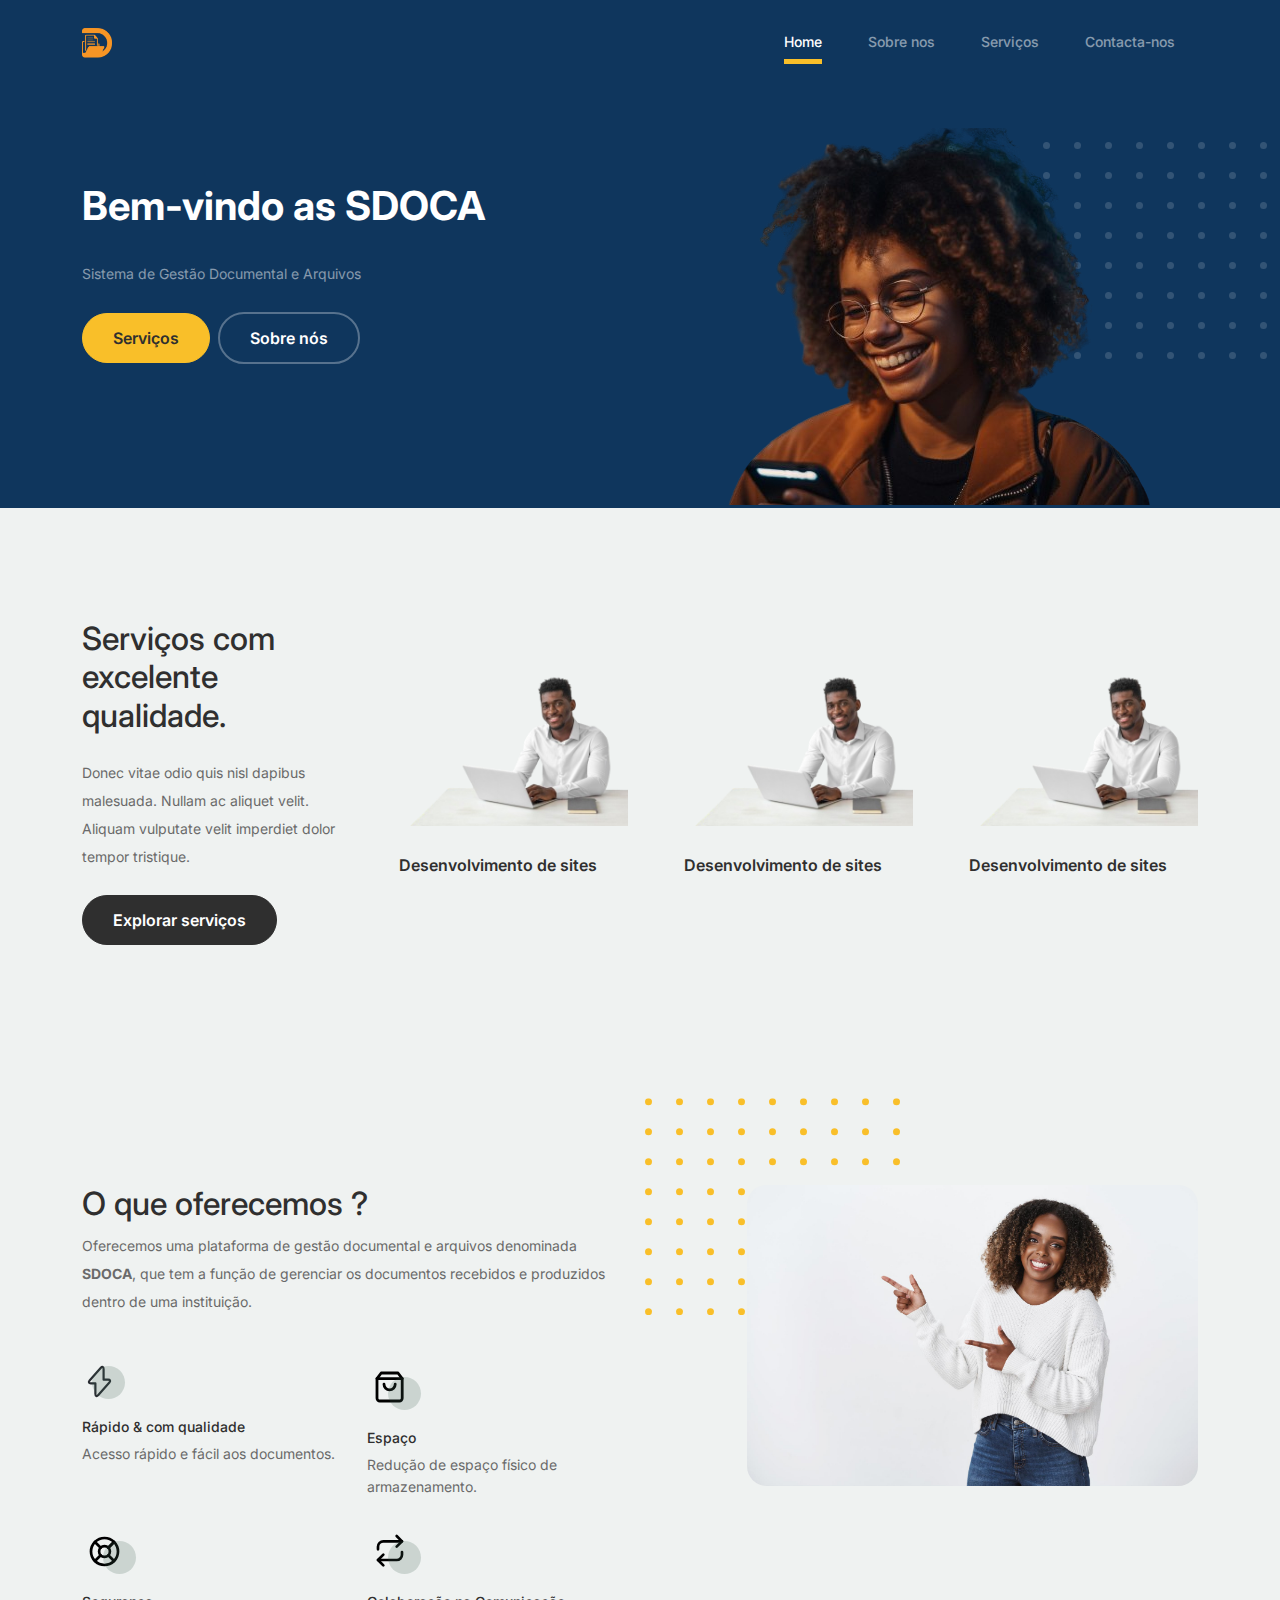
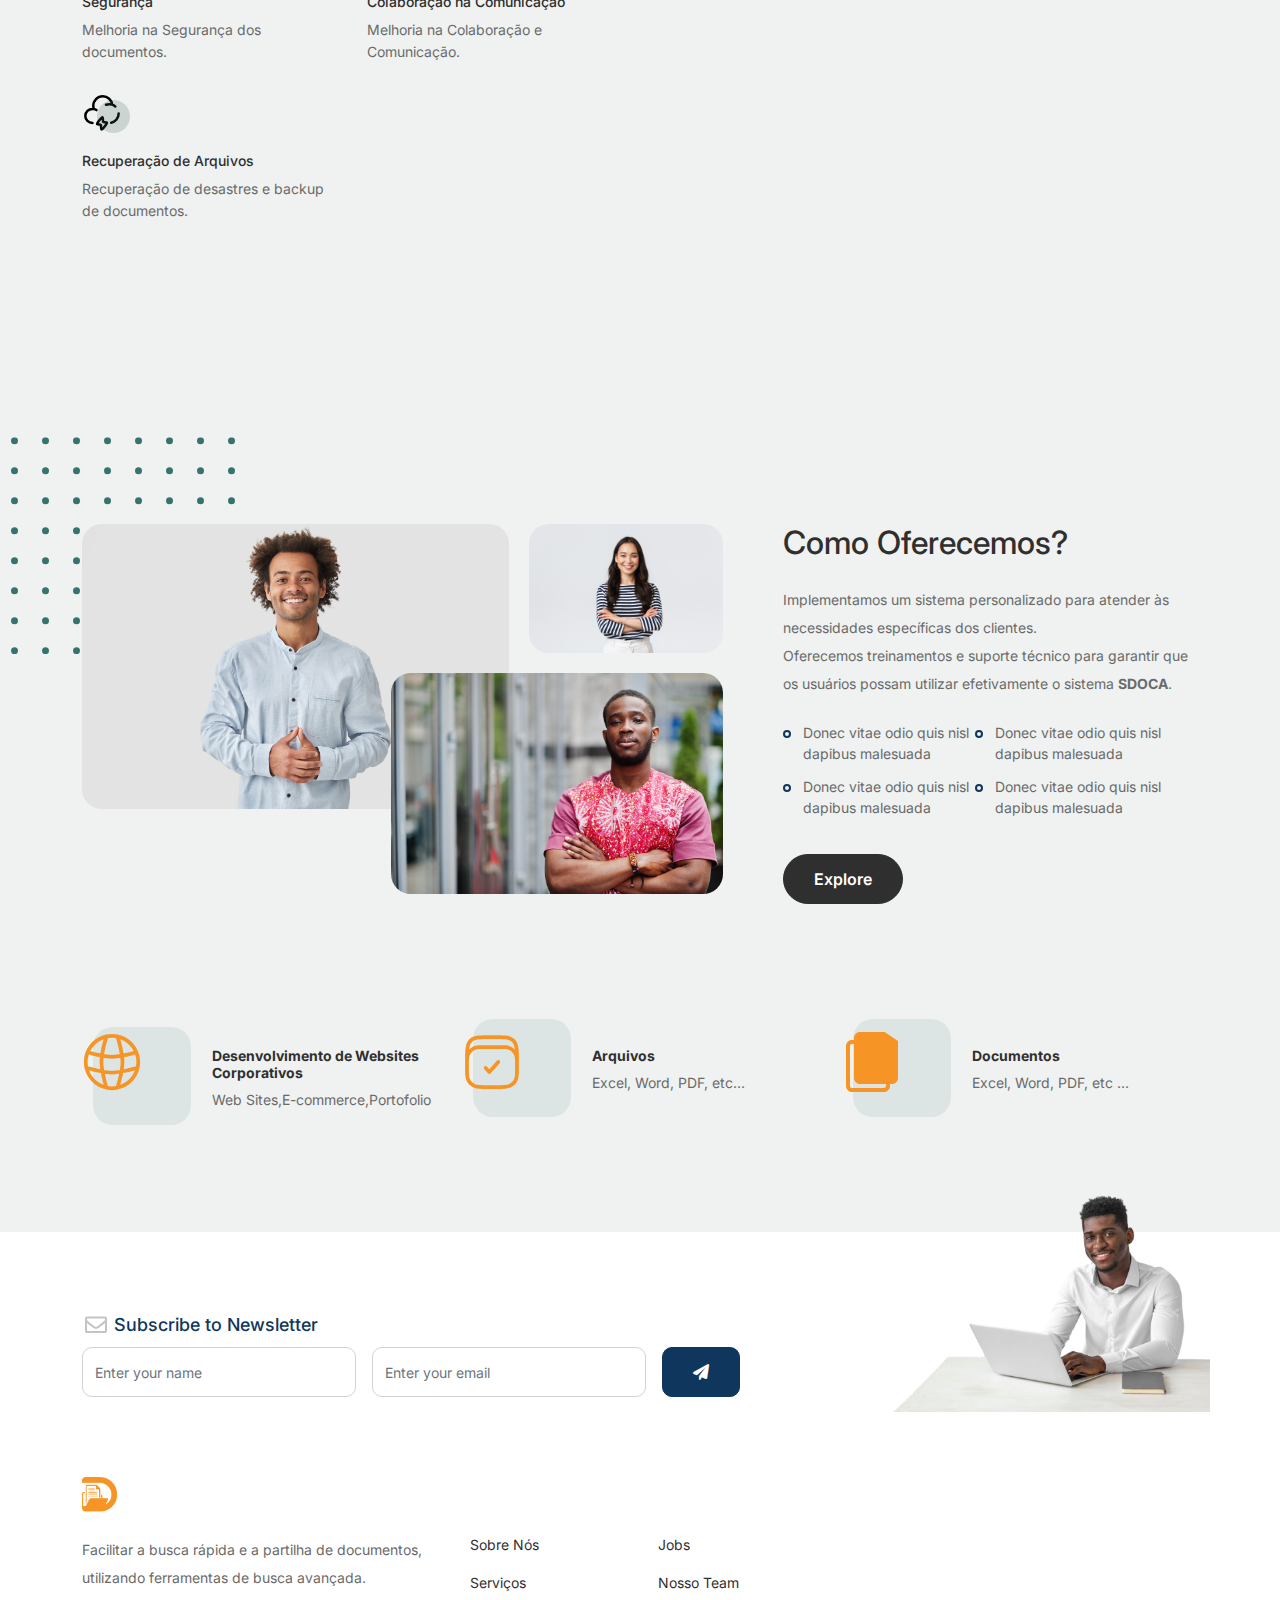
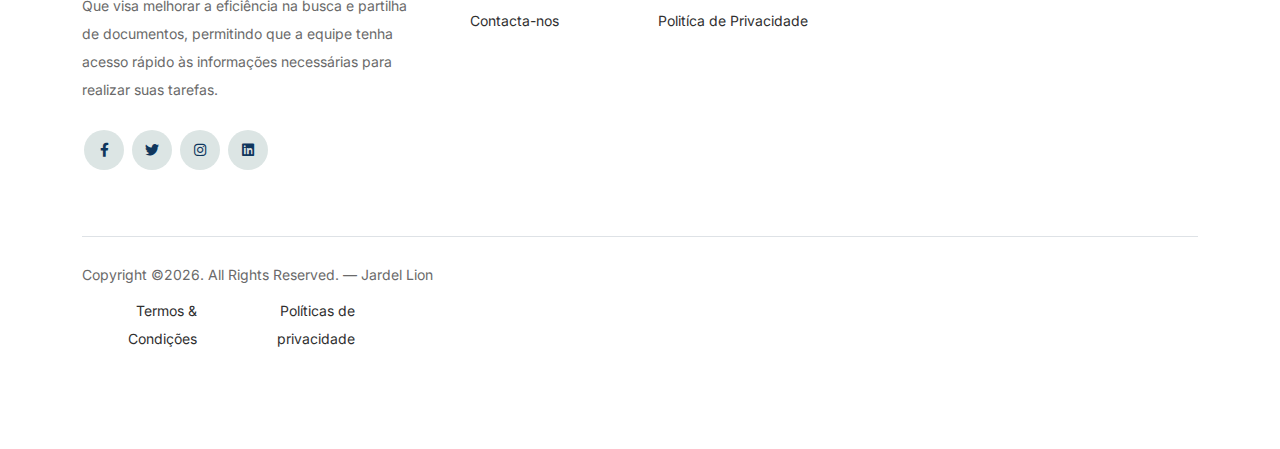
==== commit d765b654: "updated" ====
--- a/index.html
+++ b/index.html
@@ -49,10 +49,10 @@
 						<li><a class="nav-link" href="contact.html">Contacta-nos</a></li>
 					</ul>
 
-					<ul class="custom-navbar-cta navbar-nav mb-2 mb-md-0 ms-5">
+					<!-- <ul class="custom-navbar-cta navbar-nav mb-2 mb-md-0 ms-5">
 						<li><a class="nav-link" href="#"><img src="images/user.svg"></a></li>
 						
-					</ul>
+					</ul> -->
 				</div>
 			</div>
 				
@@ -251,11 +251,11 @@
 					<div class="col-12 col-md-6 col-lg-4 mb-4 mb-lg-0">
 						<div class="product-item-sm d-flex">
 							<div class="thumbnail">
-								<img src="images/site-svgrepo-com.svg" alt="Image" class="img-fluid" width="60">
+								<svg viewBox="0 0 24 24" fill="#f69525" width="60" xmlns="http://www.w3.org/2000/svg"><g id="SVGRepo_bgCarrier" stroke-width="0"></g><g id="SVGRepo_tracerCarrier" stroke-linecap="round" stroke-linejoin="round"></g><g id="SVGRepo_iconCarrier"> <g id="style=linear" clip-path="url(#clip0_1_1825)"> <g id="web"> <path id="vector" d="M7.8 12L7.05 12L7.8 12ZM16.2 12H16.95H16.2ZM12 16.2V16.95V16.2ZM14.1729 22.2749L14.3273 23.0088L14.1729 22.2749ZM9.82712 22.2749L9.67269 23.0088L9.82712 22.2749ZM2.27554 8.03225L1.58122 7.74867H1.58122L2.27554 8.03225ZM1.7251 14.1729L0.991173 14.3273L1.7251 14.1729ZM9.82712 1.7251L9.67269 0.991173L9.82712 1.7251ZM14.1729 1.7251L14.3273 0.991174L14.1729 1.7251ZM21.6399 8.07014L21.8576 8.78785L21.6399 8.07014ZM2.35887 8.06976L2.14116 8.78747L2.35887 8.06976ZM21.0312 8.3185C21.4944 9.45344 21.75 10.6959 21.75 12H23.25C23.25 10.4983 22.9553 9.06352 22.42 7.75174L21.0312 8.3185ZM21.75 12C21.75 12.6927 21.6779 13.3678 21.541 14.0184L23.0088 14.3273C23.167 13.5757 23.25 12.7972 23.25 12H21.75ZM21.541 14.0184C20.7489 17.7827 17.7828 20.7489 14.0184 21.541L14.3273 23.0088C18.6735 22.0943 22.0943 18.6735 23.0088 14.3273L21.541 14.0184ZM14.0184 21.541C13.3678 21.6779 12.6927 21.75 12 21.75V23.25C12.7972 23.25 13.5757 23.167 14.3273 23.0088L14.0184 21.541ZM12 21.75C11.3072 21.75 10.6322 21.6779 9.98156 21.541L9.67269 23.0088C10.4242 23.167 11.2028 23.25 12 23.25V21.75ZM2.25 12C2.25 10.6949 2.50601 9.45149 2.96986 8.31584L1.58122 7.74867C1.0451 9.06127 0.75 10.4971 0.75 12H2.25ZM9.98156 21.541C6.21724 20.7489 3.25112 17.7827 2.45903 14.0184L0.991173 14.3273C1.90571 18.6735 5.32647 22.0943 9.67269 23.0088L9.98156 21.541ZM2.45903 14.0184C2.32213 13.3678 2.25 12.6927 2.25 12H0.75C0.75 12.7972 0.83303 13.5757 0.991173 14.3273L2.45903 14.0184ZM2.96986 8.31584C4.17707 5.36016 6.79381 3.1298 9.98155 2.45903L9.67269 0.991173C5.99032 1.76602 2.97369 4.33941 1.58122 7.74867L2.96986 8.31584ZM9.98155 2.45903C10.6322 2.32213 11.3072 2.25 12 2.25V0.75C11.2028 0.75 10.4242 0.83303 9.67269 0.991173L9.98155 2.45903ZM12 2.25C12.6927 2.25 13.3678 2.32213 14.0184 2.45903L14.3273 0.991174C13.5757 0.833031 12.7972 0.75 12 0.75V2.25ZM14.0184 2.45903C17.2071 3.13 19.8245 5.3615 21.0312 8.3185L22.42 7.75174C21.0281 4.34096 18.0108 1.76625 14.3273 0.991174L14.0184 2.45903ZM13.4584 1.95309C13.7482 2.8614 14.8215 6.35621 15.2615 9.5682L16.7476 9.36461C16.289 6.01664 15.1813 2.41835 14.8874 1.49712L13.4584 1.95309ZM15.2615 9.5682C15.3795 10.4292 15.45 11.2568 15.45 12L16.95 12C16.95 11.1681 16.8715 10.269 16.7476 9.36461L15.2615 9.5682ZM21.4222 7.35242C20.2692 7.70212 18.1033 8.3164 15.8685 8.72886L16.1407 10.204C18.4546 9.7769 20.6809 9.14473 21.8576 8.78785L21.4222 7.35242ZM15.8685 8.72886C14.5129 8.97904 13.1579 9.15 12 9.15L12 10.65C13.2874 10.65 14.743 10.4619 16.1407 10.204L15.8685 8.72886ZM15.45 12C15.45 13.1009 15.2954 14.3808 15.0647 15.671L16.5413 15.935C16.7797 14.6019 16.95 13.2252 16.95 12L15.45 12ZM15.0647 15.671C14.5591 18.4992 13.7097 21.2593 13.4584 22.0469L14.8874 22.5029C15.145 21.6956 16.0181 18.8613 16.5413 15.935L15.0647 15.671ZM22.0469 13.4584C21.2593 13.7097 18.4992 14.5591 15.671 15.0647L15.935 16.5413C18.8613 16.0181 21.6956 15.145 22.5029 14.8874L22.0469 13.4584ZM15.671 15.0647C14.3808 15.2954 13.1009 15.45 12 15.45L12 16.95C13.2252 16.95 14.6019 16.7797 15.935 16.5413L15.671 15.0647ZM12 15.45C10.8991 15.45 9.61923 15.2954 8.32897 15.0647L8.06496 16.5413C9.39807 16.7797 10.7748 16.95 12 16.95L12 15.45ZM8.32897 15.0647C5.50076 14.5591 2.74066 13.7097 1.95309 13.4584L1.49712 14.8874C2.30437 15.145 5.13873 16.0181 8.06496 16.5413L8.32897 15.0647ZM7.05 12C7.05 13.2252 7.22032 14.6019 7.45867 15.935L8.93526 15.671C8.70456 14.3808 8.55 13.1009 8.55 12L7.05 12ZM7.45867 15.935C7.98188 18.8613 8.85504 21.6956 9.11261 22.5029L10.5416 22.0469C10.2903 21.2593 9.44094 18.4992 8.93526 15.671L7.45867 15.935ZM9.11261 1.49712C8.81867 2.41835 7.711 6.01664 7.25235 9.36461L8.73846 9.5682C9.17849 6.35621 10.2518 2.8614 10.5416 1.95309L9.11261 1.49712ZM7.25235 9.36461C7.12846 10.269 7.05 11.1681 7.05 12L8.55 12C8.55 11.2568 8.62052 10.4292 8.73846 9.5682L7.25235 9.36461ZM12 9.15C10.8421 9.15 9.4871 8.97904 8.13152 8.72886L7.85929 10.204C9.25697 10.4619 10.7126 10.65 12 10.65L12 9.15ZM8.13152 8.72886C5.89586 8.31625 3.72921 7.70168 2.57657 7.35205L2.14116 8.78747C3.3175 9.14428 5.54457 9.77675 7.85929 10.204L8.13152 8.72886ZM21.38 7.3695C21.3919 7.3633 21.4065 7.35719 21.4222 7.35242L21.8576 8.78785C21.933 8.76498 22.0039 8.73569 22.0712 8.70074L21.38 7.3695ZM1.88425 8.67209C1.96322 8.72038 2.04888 8.75948 2.14116 8.78747L2.57657 7.35205C2.60983 7.36214 2.64048 7.3763 2.66683 7.39242L1.88425 8.67209Z" fill="#f69525"></path> </g> </g> <defs> <clipPath id="clip0_1_1825"> <rect width="24" height="24" fill="white"></rect> </clipPath> </defs> </g></svg>
 							</div>
 							<div class="pt-3">
 								<h3>Desenvolvimento de Websites Corporativos</h3>
-								<p>Donec facilisis quam ut purus rutrum lobortis. Donec vitae odio </p>
+								<p>Web Sites,E-commerce,Portofolio </p>
 								<!-- <p><a href="#">Read More</a></p> -->
 							</div>
 						</div>
@@ -264,11 +264,12 @@
 					<div class="col-12 col-md-6 col-lg-4 mb-4 mb-lg-0">
 						<div class="product-item-sm d-flex">
 							<div class="thumbnail">
-								<img src="images/archive-up-minimlistic-svgrepo-com.svg" alt="Image" class="img-fluid" width="60">
+								<svg viewBox="0 0 24 24" fill="#f69525" width="60" xmlns="http://www.w3.org/2000/svg"><g id="SVGRepo_bgCarrier" stroke-width="0"></g><g id="SVGRepo_tracerCarrier" stroke-linecap="round" stroke-linejoin="round"></g><g id="SVGRepo_iconCarrier"> <path fill-rule="evenodd" clip-rule="evenodd" d="M11.9426 1.25H12.0574C14.3658 1.24999 16.1748 1.24998 17.5863 1.43975C19.031 1.63399 20.1711 2.03933 21.0659 2.93414C21.9607 3.82895 22.366 4.96897 22.5603 6.41371C22.75 7.82519 22.75 9.63423 22.75 11.9426V12H22.7391C22.75 12.5789 22.75 13.2299 22.75 13.9664V14.0336C22.75 15.4053 22.75 16.4807 22.6794 17.3451C22.6075 18.2252 22.4586 18.9523 22.1233 19.6104C21.572 20.6924 20.6924 21.572 19.6104 22.1233C18.9523 22.4586 18.2252 22.6075 17.3451 22.6794C16.4807 22.75 15.4053 22.75 14.0336 22.75H9.96642C8.59471 22.75 7.51928 22.75 6.65494 22.6794C5.7748 22.6075 5.04769 22.4586 4.38955 22.1233C3.30762 21.572 2.42798 20.6924 1.87671 19.6104C1.54138 18.9523 1.39252 18.2252 1.32061 17.3451C1.24999 16.4807 1.25 15.4053 1.25 14.0336V13.9664C1.25 13.2299 1.25 12.5789 1.26092 12H1.25L1.25 11.9426C1.24999 9.63423 1.24998 7.82519 1.43975 6.41371C1.63399 4.96897 2.03933 3.82895 2.93414 2.93414C3.82895 2.03933 4.96897 1.63399 6.41371 1.43975C7.82519 1.24998 9.63423 1.24999 11.9426 1.25ZM2.88197 6.98698C3.31781 6.53974 3.82626 6.16372 4.38955 5.87671C5.04769 5.54138 5.7748 5.39252 6.65494 5.32061C7.51929 5.24999 8.59472 5.25 9.96645 5.25H14.0336C15.4053 5.25 16.4807 5.24999 17.3451 5.32061C18.2252 5.39252 18.9523 5.54138 19.6104 5.87671C20.1737 6.16372 20.6822 6.53975 21.118 6.98698C21.1046 6.85884 21.0899 6.73445 21.0736 6.61358C20.9018 5.33517 20.5749 4.56445 20.0052 3.9948C19.4355 3.42514 18.6648 3.09825 17.3864 2.92637C16.0864 2.75159 14.3782 2.75 12 2.75C9.62177 2.75 7.91356 2.75159 6.61358 2.92637C5.33517 3.09825 4.56445 3.42514 3.9948 3.9948C3.42514 4.56445 3.09825 5.33517 2.92637 6.61358C2.91012 6.73444 2.89537 6.85884 2.88197 6.98698ZM6.77708 6.81563C5.9897 6.87996 5.48197 7.00359 5.07054 7.21322C4.27085 7.62069 3.62068 8.27085 3.21322 9.07054C3.00359 9.48197 2.87996 9.9897 2.81563 10.7771C2.75058 11.5732 2.75 12.5875 2.75 14C2.75 15.4125 2.75058 16.4268 2.81563 17.2229C2.87996 18.0103 3.00359 18.518 3.21322 18.9295C3.62068 19.7291 4.27085 20.3793 5.07054 20.7868C5.48197 20.9964 5.9897 21.12 6.77708 21.1844C7.57322 21.2494 8.58749 21.25 10 21.25H14C15.4125 21.25 16.4268 21.2494 17.2229 21.1844C18.0103 21.12 18.518 20.9964 18.9295 20.7868C19.7291 20.3793 20.3793 19.7291 20.7868 18.9295C20.9964 18.518 21.12 18.0103 21.1844 17.2229C21.2494 16.4268 21.25 15.4125 21.25 14C21.25 12.5875 21.2494 11.5732 21.1844 10.7771C21.12 9.9897 20.9964 9.48197 20.7868 9.07054C20.3793 8.27085 19.7291 7.62068 18.9295 7.21322C18.518 7.00359 18.0103 6.87996 17.2229 6.81563C16.4268 6.75058 15.4125 6.75 14 6.75H10C8.58749 6.75 7.57322 6.75058 6.77708 6.81563ZM14.9995 11.4405C15.3085 11.7164 15.3353 12.1905 15.0595 12.4995L11.488 16.4995C11.3457 16.6589 11.1422 16.75 10.9286 16.75C10.7149 16.75 10.5114 16.6589 10.3691 16.4995L8.94055 14.8995C8.66467 14.5905 8.69151 14.1164 9.00049 13.8405C9.30947 13.5647 9.78358 13.5915 10.0595 13.9005L10.9286 14.8739L13.9405 11.5005C14.2164 11.1915 14.6905 11.1647 14.9995 11.4405Z" fill="#f69525"></path> </g></svg>
+								
 							</div>
 							<div class="pt-3">
 								<h3>Arquivos</h3>
-								<p>Donec facilisis quam ut purus rutrum lobortis. Donec vitae odio </p>
+								<p>Excel, Word, PDF, etc...</p>
 								<!-- <p><a href="#">Read More</a></p> -->
 							</div>
 						</div>
@@ -277,11 +278,12 @@
 					<div class="col-12 col-md-6 col-lg-4 mb-4 mb-lg-0">
 						<div class="product-item-sm d-flex">
 							<div class="thumbnail">
-								<img src="images/documents-svgrepo-com.svg" alt="Image" class="img-fluid" width="60">
+								<svg viewBox="0 0 15 15" fill="#f69525" width="60" xmlns="http://www.w3.org/2000/svg"><g id="SVGRepo_bgCarrier" stroke-width="0"></g><g id="SVGRepo_tracerCarrier" stroke-linecap="round" stroke-linejoin="round"></g><g id="SVGRepo_iconCarrier"> <path fill-rule="evenodd" clip-rule="evenodd" d="M3 1.5C3 0.671572 3.67157 0 4.5 0H10.6514L14 2.23241V11.5C14 12.3284 13.3284 13 12.5 13H12V13.5C12 14.3284 11.3284 15 10.5 15H2.5C1.67157 15 1 14.3284 1 13.5V3.5C1 2.67157 1.67157 2 2.5 2H3V1.5ZM3 3H2.5C2.22386 3 2 3.22386 2 3.5V13.5C2 13.7761 2.22386 14 2.5 14H10.5C10.7761 14 11 13.7761 11 13.5V13H4.5C3.67157 13 3 12.3284 3 11.5V3Z" fill="#f69525"></path> </g></svg>
+								
 							</div>
 							<div class="pt-3">
 								<h3>Documentos</h3>
-								<p>Donec facilisis quam ut purus rutrum lobortis. Donec vitae odio </p>
+								<p>Excel, Word, PDF, etc ... </p>
 								<!-- <p><a href="#">Read More</a></p> -->
 							</div>
 						</div>
@@ -357,7 +359,7 @@
 									<li><a href="./services.html">Jobs</a></li>
 									<li><a href="./about.html">Nosso Team</a></li>
 								
-									<li><a href="#">Privacy Policy</a></li>
+									<li><a href="#">Politíca de Privacidade</a></li>
 								</ul>
 							</div>
 
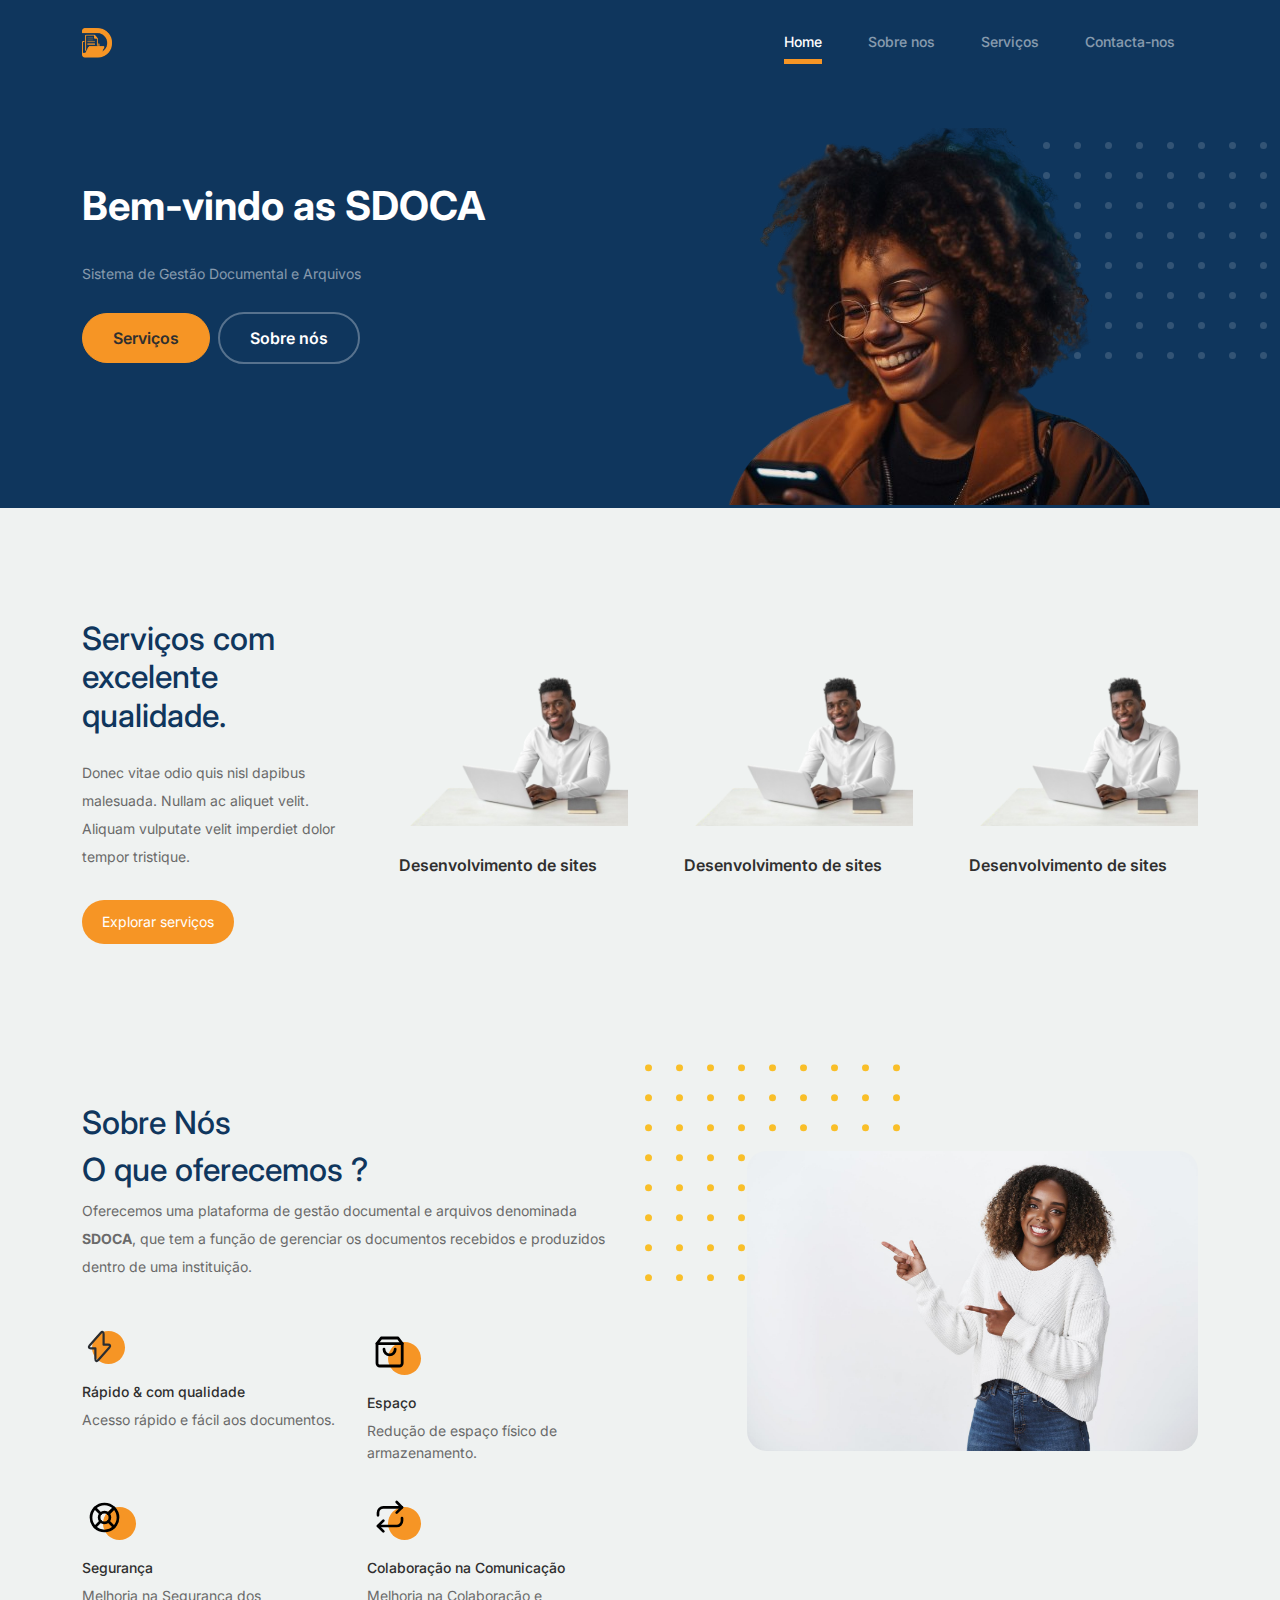
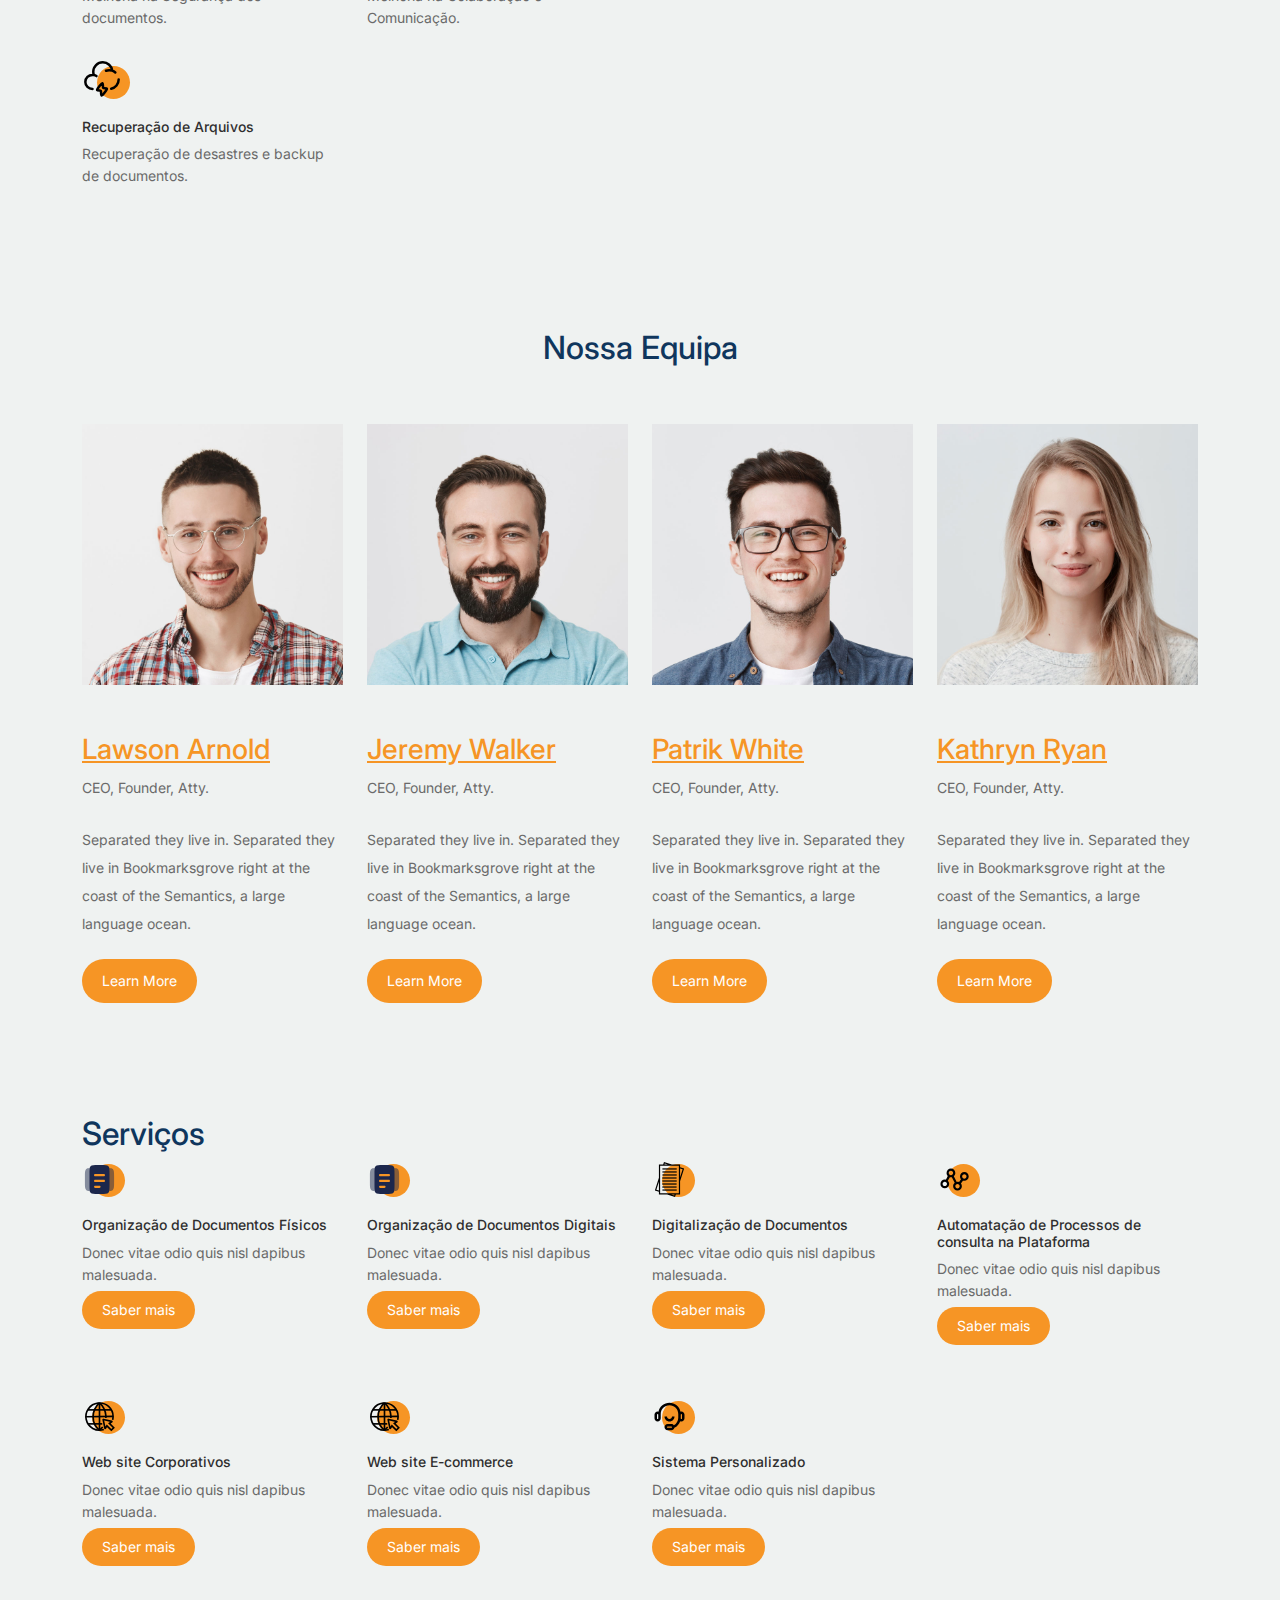
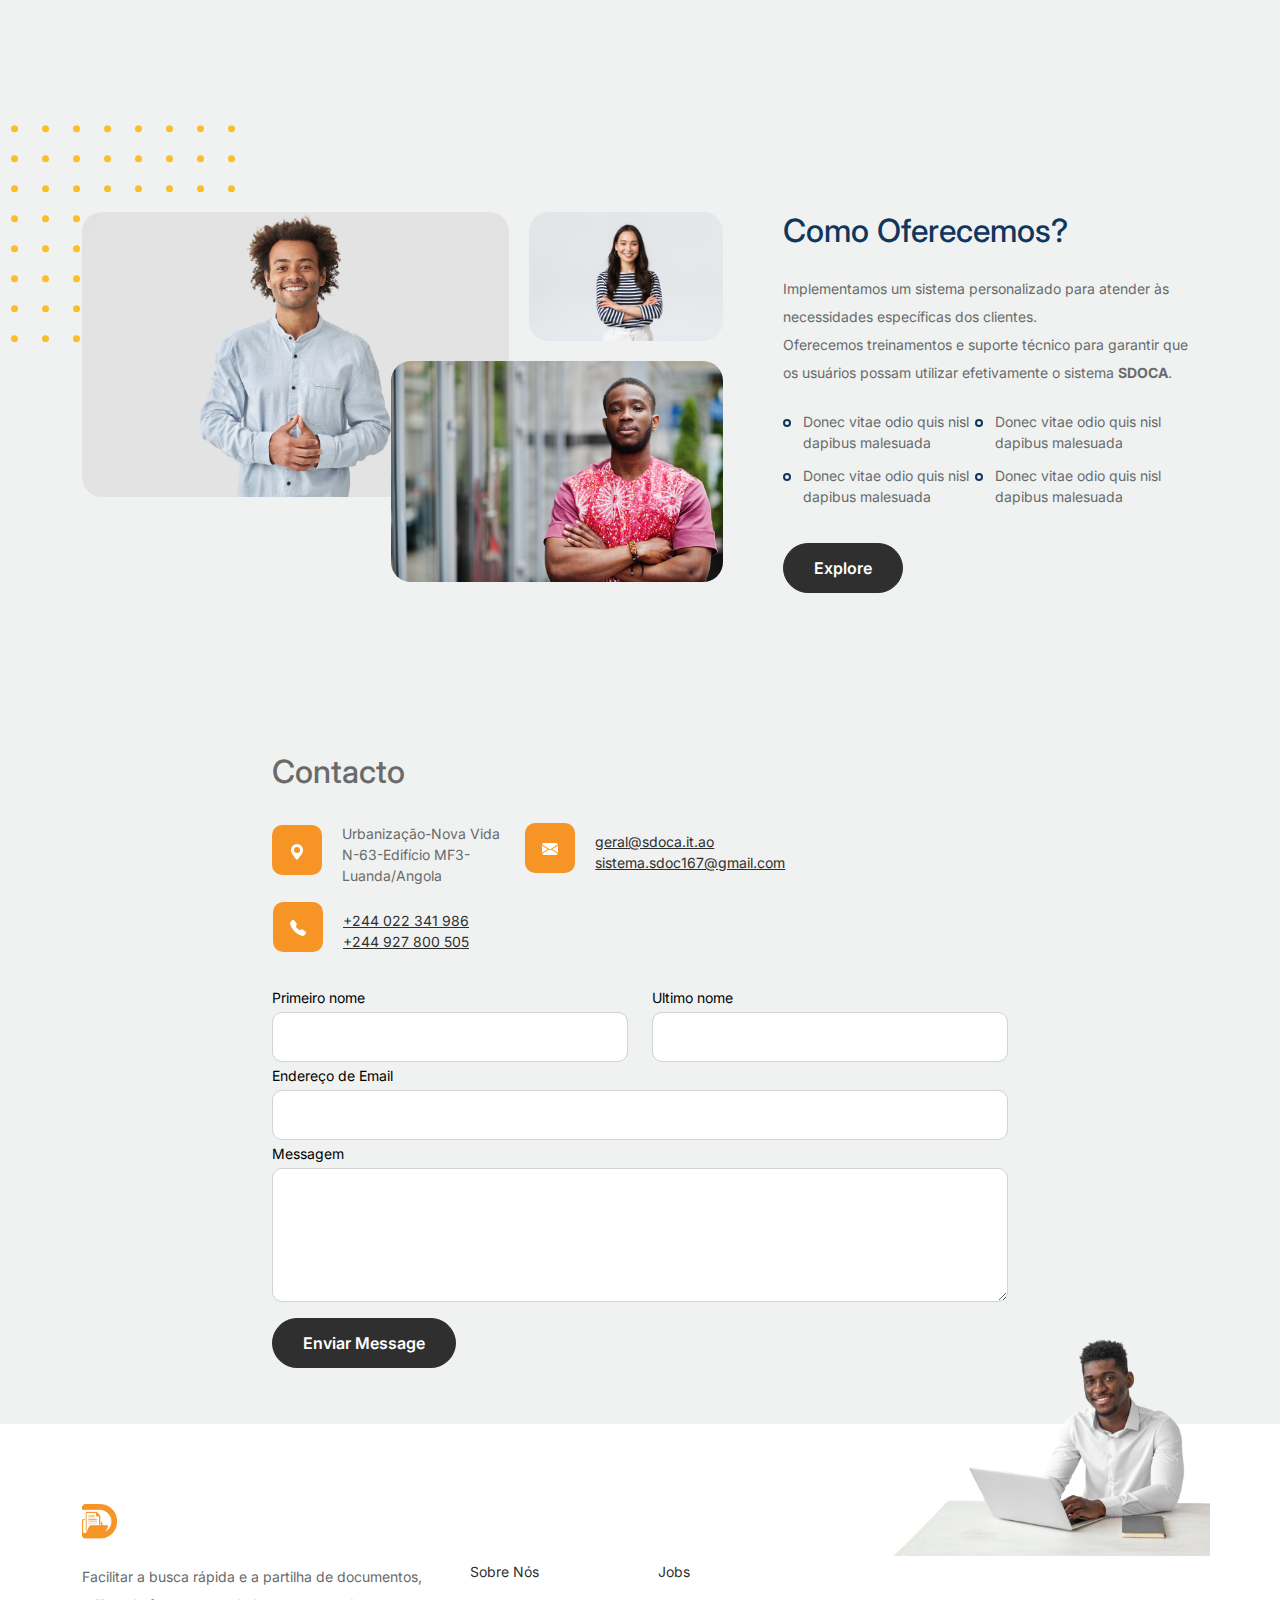
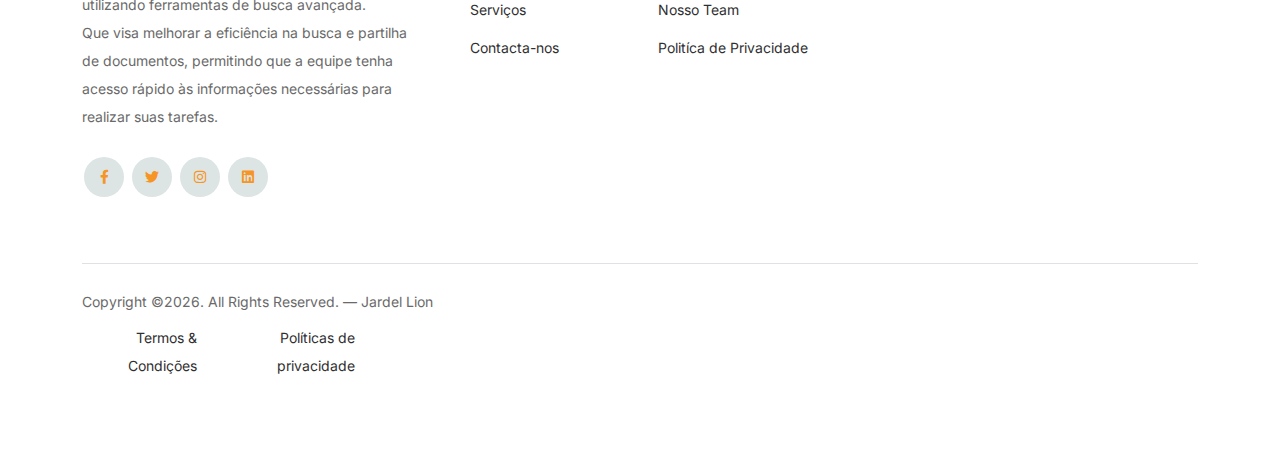
==== commit 9cea13d7: "upp" ====
--- a/index.html
+++ b/index.html
@@ -15,12 +15,13 @@
 
   <meta name="description" content="" />
   <meta name="keywords" content="bootstrap, bootstrap4" />
-
+	
 		<!-- Bootstrap CSS -->
 		<link href="css/bootstrap.min.css" rel="stylesheet">
 		<link href="https://cdnjs.cloudflare.com/ajax/libs/font-awesome/6.0.0-beta3/css/all.min.css" rel="stylesheet">
 		<link href="css/tiny-slider.css" rel="stylesheet">
 		<link href="css/style.css" rel="stylesheet">
+
 		<title>SDOCA</title>
 	</head>
 
@@ -43,10 +44,10 @@
 						<li class="nav-item active">
 							<a class="nav-link" href="index.html">Home</a>
 						</li>
-						<li><a class="nav-link" href="about.html">Sobre nos</a></li>
-						<li><a class="nav-link" href="services.html">Serviços</a></li>
+						<li><a class="nav-link" href="#sobre_nos">Sobre nos</a></li>
+						<li><a class="nav-link" href="#servicos">Serviços</a></li>
 						
-						<li><a class="nav-link" href="contact.html">Contacta-nos</a></li>
+						<li><a class="nav-link" href="#contact">Contacta-nos</a></li>
 					</ul>
 
 					<!-- <ul class="custom-navbar-cta navbar-nav mb-2 mb-md-0 ms-5">
@@ -67,7 +68,7 @@
 							<div class="intro-excerpt">
 								<h1>Bem-vindo as <span clsas="d-block">SDOCA</span></h1>
 								<p class="mb-4">Sistema de Gestão Documental e Arquivos</p>
-								<p><a href="./services.html" class="btn btn-secondary me-2">Serviços</a><a href="./about.html" class="btn btn-white-outline">Sobre nós</a></p>
+								<p><a href="#servicos" class="btn btn-secondary me-2">Serviços</a><a href="#sobre_nos" class="btn btn-white-outline">Sobre nós</a></p>
 							
 							</div>
 						</div>
@@ -80,6 +81,8 @@
 				</div>
 			</div>
 		<!-- End Hero Section -->
+
+		
 
 		<!-- Start Product Section -->
 		<div class="product-section">
@@ -90,48 +93,37 @@
 					<div class="col-md-12 col-lg-3 mb-5 mb-lg-0">
 						<h2 class="mb-4 section-title">Serviços com excelente qualidade.</h2>
 						<p class="mb-4">Donec vitae odio quis nisl dapibus malesuada. Nullam ac aliquet velit. Aliquam vulputate velit imperdiet dolor tempor tristique. </p>
-						<p><a href="services.html" class="btn">Explorar serviços</a></p>
+						<p><a href="#servicos" class="know-more">Explorar serviços</a></p>
 					</div> 
 					<!-- End Column 1 -->
 
 					<!-- Start Column 2 -->
 					<div class="col-12 col-md-4 col-lg-3 mb-5 mb-md-0">
-						<a class="product-item" href="contact.html">
+						<a class="product-item" href="#contact">
 							<img src="images/h.png" class="img-fluid product-thumbnail">
 							<h3 class="product-title">Desenvolvimento de sites</h3>
-							<strong class="product-price"></strong>
-
-							<span class="icon-cross">
-								<img src="images/cross.svg" class="img-fluid">
-							</span>
+							
 						</a>
 					</div> 
 					<!-- End Column 2 -->
 
 					<!-- Start Column 3 -->
 					<div class="col-12 col-md-4 col-lg-3 mb-5 mb-md-0">
-						<a class="product-item" href="contact.html">
+						<a class="product-item" href="#contact">
 							<img src="images/h.png" class="img-fluid product-thumbnail">
 							<h3 class="product-title">Desenvolvimento de sites</h3>
-							<strong class="product-price"></strong>
-
-							<span class="icon-cross">
-								<img src="images/cross.svg" class="img-fluid">
-							</span>
+							
+						
 						</a>
 					</div>
 					<!-- End Column 3 -->
 
 					<!-- Start Column 4 -->
 					<div class="col-12 col-md-4 col-lg-3 mb-5 mb-md-0">
-						<a class="product-item" href="contact.html">
+						<a class="product-item" href="#contact">
 							<img src="images/h.png" class="img-fluid product-thumbnail">
 							<h3 class="product-title">Desenvolvimento de sites</h3>
-							<strong class="product-price"></strong>
-
-							<span class="icon-cross">
-								<img src="images/cross.svg" class="img-fluid">
-							</span>
+							
 						</a>
 					</div>
 					<!-- End Column 4 -->
@@ -142,9 +134,10 @@
 		<!-- End Product Section -->
 
 		<!-- Start Why Choose Us Section -->
-		<div class="why-choose-section">
+		<div class="why-choose-section" id="sobre_nos">
 			<div class="container">
 				<div class="row justify-content-between">
+					<h2 class="section-title">Sobre Nós</h2>
 					<div class="col-lg-6">
 						<h2 class="section-title">O que oferecemos ?</h2>
 						<p>Oferecemos uma plataforma de gestão documental e arquivos denominada <strong>SDOCA</strong>, que tem a função de gerenciar os documentos recebidos e produzidos dentro de uma instituição.</p>
@@ -214,6 +207,176 @@
 		</div>
 		<!-- End Why Choose Us Section -->
 
+		<!-- Start Team Section -->
+		<div class="untree_co-section">
+			<div class="container">
+
+				<div class="row mb-5">
+					<div class="col-lg-5 mx-auto text-center">
+						<h2 class="section-title">Nossa Equipa</h2>
+					</div>
+				</div>
+
+				<div class="row">
+
+					<!-- Start Column 1 -->
+					<div class="col-12 col-md-6 col-lg-3 mb-5 mb-md-0">
+						<img src="images/person_1.jpg" class="img-fluid mb-5">
+						<h3 class="name-title"><a href="#"><span class="">Lawson</span> Arnold</a></h3>
+			<span class="d-block position mb-4">CEO, Founder, Atty.</span>
+			<p>Separated they live in.
+			Separated they live in Bookmarksgrove right at the coast of the Semantics, a large language ocean.</p>
+			<p class="mb-0"><a href="#" class="know-more">Learn More <span class="icon-arrow_forward"></span></a></p>
+					</div> 
+					<!-- End Column 1 -->
+
+					<!-- Start Column 2 -->
+					<div class="col-12 col-md-6 col-lg-3 mb-5 mb-md-0">
+						<img src="images/person_2.jpg" class="img-fluid mb-5">
+
+						<h3 class="name-title"><a href="#"><span class="">Jeremy</span> Walker</a></h3>
+			<span class="d-block position mb-4">CEO, Founder, Atty.</span>
+			<p>Separated they live in.
+			Separated they live in Bookmarksgrove right at the coast of the Semantics, a large language ocean.</p>
+			<p class="mb-0"><a href="#" class="know-more">Learn More <span class="icon-arrow_forward"></span></a></p>
+
+					</div> 
+					<!-- End Column 2 -->
+
+					<!-- Start Column 3 -->
+					<div class="col-12 col-md-6 col-lg-3 mb-5 mb-md-0">
+						<img src="images/person_3.jpg" class="img-fluid mb-5">
+						<h3 class="name-title"><a href="#"><span class="">Patrik</span> White</a></h3>
+			<span class="d-block position mb-4">CEO, Founder, Atty.</span>
+			<p>Separated they live in.
+			Separated they live in Bookmarksgrove right at the coast of the Semantics, a large language ocean.</p>
+			<p class="mb-0"><a href="#" class="know-more">Learn More <span class="icon-arrow_forward"></span></a></p>
+					</div> 
+					<!-- End Column 3 -->
+
+					<!-- Start Column 4 -->
+					<div class="col-12 col-md-6 col-lg-3 mb-5 mb-md-0">
+						<img src="images/person_4.jpg" class="img-fluid mb-5">
+
+						<h3 class="name-title"><a href="#"><span class="">Kathryn</span> Ryan</a></h3>
+			<span class="d-block position mb-4">CEO, Founder, Atty.</span>
+			<p>Separated they live in.
+			Separated they live in Bookmarksgrove right at the coast of the Semantics, a large language ocean.</p>
+			<p class="mb-0"><a href="#" class="know-more">Learn More <span class="icon-arrow_forward"></span></a></p>
+
+			
+					</div> 
+					<!-- End Column 4 -->
+
+					
+
+				</div>
+			</div>
+		</div>
+		<!-- End Team Section -->
+
+
+		<!-- Start service Section -->
+		<div class="why-choose-section" id="servicos">
+			<div class="container">
+				
+				
+				<div class="row my-5">
+					<h2 class="section-title">Serviços</h2>
+					<div class="col-6 col-md-6 col-lg-3 mb-4">
+						<div class="feature">
+							<div class="icon">
+								<img src="images/documents.svg" alt="Image" class="imf-fluid" width="35px" height="35px">
+							</div>
+							<h3>Organização de Documentos Físicos</h3>
+							<p>Donec vitae odio quis nisl dapibus malesuada.<br>
+							<a href="#contact" class="know-more">Saber mais</a></p>
+						</div>
+					</div>
+
+					<div class="col-6 col-md-6 col-lg-3 mb-4">
+						<div class="feature">
+							<div class="icon">
+								<img src="images/documents.svg" alt="Image" class="imf-fluid" width="35px" height="35px">
+							</div>
+							<h3>Organização de Documentos Digitais</h3>
+							<p>Donec vitae odio quis nisl dapibus malesuada.<br>
+							<a href="#contact" class="know-more">Saber mais</a></p>
+						</div>
+					</div>
+
+					<div class="col-6 col-md-6 col-lg-3 mb-4">
+						<div class="feature">
+							<div class="icon">
+								<img src="images/digital.svg" alt="Image" class="imf-fluid" width="35px" height="35px">
+							</div>
+							<h3>Digitalização de Documentos</h3>
+							<p>Donec vitae odio quis nisl dapibus malesuada.<br>
+							<a href="#contact" class="know-more">Saber mais</a></p>
+						</div>
+					</div>
+
+					<div class="col-6 col-md-6 col-lg-3 mb-4">
+						<div class="feature">
+							<div class="icon">
+								<img src="images/automation.svg" alt="Image" class="imf-fluid" width="35px" height="35px">
+							</div>
+							<h3>Automatação de Processos de consulta na Plataforma</h3>
+							<p>Donec vitae odio quis nisl dapibus malesuada.
+								<br> <a href="#contact" class="know-more">Saber mais</a>
+							</p>
+						</div>
+					</div>
+
+					<div class="col-6 col-md-6 col-lg-3 mb-4">
+						<div class="feature">
+							<div class="icon">
+								<img src="images/website.svg" alt="Image" class="imf-fluid" width="35px" height="35px">
+							</div>
+							<h3>Web site Corporativos</h3>
+							<p>Donec vitae odio quis nisl dapibus malesuada.<br>
+							<a href="#contact" class="know-more">Saber mais</a></p>
+						</div>
+					</div>
+
+					<div class="col-6 col-md-6 col-lg-3 mb-4">
+						<div class="feature">
+							<div class="icon">
+								<img src="images/website.svg" alt="Image" class="imf-fluid" width="35px" height="35px">
+							</div>
+							<h3>Web site E-commerce</h3>
+							<p>Donec vitae odio quis nisl dapibus malesuada.<br>
+							<a href="#contact" class="know-more">Saber mais</a></p>
+						</div>
+					</div>
+
+					<div class="col-6 col-md-6 col-lg-3 mb-4">
+						<div class="feature">
+							<div class="icon">
+								<img src="images/system.svg" alt="Image" class="imf-fluid" width="35px" height="35px">
+							</div>
+							<h3>Sistema Personalizado</h3>
+							<p>Donec vitae odio quis nisl dapibus malesuada.
+								<br>
+								<a href="#contact" class="know-more">Saber mais</a>
+							</p>
+						</div>
+					</div>
+
+				
+
+				</div>
+			
+			</div>
+		</div>
+		<!-- End service Section -->
+
+
+
+
+			
+
+
 		<!-- Start We Help Section -->
 		<div class="we-help-section">
 			<div class="container">
@@ -243,56 +406,104 @@
 		</div>
 		<!-- End We Help Section -->
 
-		<!-- Start Popular Product -->
-		<div class="popular-product">
-			<div class="container">
-				<div class="row">
-
-					<div class="col-12 col-md-6 col-lg-4 mb-4 mb-lg-0">
-						<div class="product-item-sm d-flex">
-							<div class="thumbnail">
-								<svg viewBox="0 0 24 24" fill="#f69525" width="60" xmlns="http://www.w3.org/2000/svg"><g id="SVGRepo_bgCarrier" stroke-width="0"></g><g id="SVGRepo_tracerCarrier" stroke-linecap="round" stroke-linejoin="round"></g><g id="SVGRepo_iconCarrier"> <g id="style=linear" clip-path="url(#clip0_1_1825)"> <g id="web"> <path id="vector" d="M7.8 12L7.05 12L7.8 12ZM16.2 12H16.95H16.2ZM12 16.2V16.95V16.2ZM14.1729 22.2749L14.3273 23.0088L14.1729 22.2749ZM9.82712 22.2749L9.67269 23.0088L9.82712 22.2749ZM2.27554 8.03225L1.58122 7.74867H1.58122L2.27554 8.03225ZM1.7251 14.1729L0.991173 14.3273L1.7251 14.1729ZM9.82712 1.7251L9.67269 0.991173L9.82712 1.7251ZM14.1729 1.7251L14.3273 0.991174L14.1729 1.7251ZM21.6399 8.07014L21.8576 8.78785L21.6399 8.07014ZM2.35887 8.06976L2.14116 8.78747L2.35887 8.06976ZM21.0312 8.3185C21.4944 9.45344 21.75 10.6959 21.75 12H23.25C23.25 10.4983 22.9553 9.06352 22.42 7.75174L21.0312 8.3185ZM21.75 12C21.75 12.6927 21.6779 13.3678 21.541 14.0184L23.0088 14.3273C23.167 13.5757 23.25 12.7972 23.25 12H21.75ZM21.541 14.0184C20.7489 17.7827 17.7828 20.7489 14.0184 21.541L14.3273 23.0088C18.6735 22.0943 22.0943 18.6735 23.0088 14.3273L21.541 14.0184ZM14.0184 21.541C13.3678 21.6779 12.6927 21.75 12 21.75V23.25C12.7972 23.25 13.5757 23.167 14.3273 23.0088L14.0184 21.541ZM12 21.75C11.3072 21.75 10.6322 21.6779 9.98156 21.541L9.67269 23.0088C10.4242 23.167 11.2028 23.25 12 23.25V21.75ZM2.25 12C2.25 10.6949 2.50601 9.45149 2.96986 8.31584L1.58122 7.74867C1.0451 9.06127 0.75 10.4971 0.75 12H2.25ZM9.98156 21.541C6.21724 20.7489 3.25112 17.7827 2.45903 14.0184L0.991173 14.3273C1.90571 18.6735 5.32647 22.0943 9.67269 23.0088L9.98156 21.541ZM2.45903 14.0184C2.32213 13.3678 2.25 12.6927 2.25 12H0.75C0.75 12.7972 0.83303 13.5757 0.991173 14.3273L2.45903 14.0184ZM2.96986 8.31584C4.17707 5.36016 6.79381 3.1298 9.98155 2.45903L9.67269 0.991173C5.99032 1.76602 2.97369 4.33941 1.58122 7.74867L2.96986 8.31584ZM9.98155 2.45903C10.6322 2.32213 11.3072 2.25 12 2.25V0.75C11.2028 0.75 10.4242 0.83303 9.67269 0.991173L9.98155 2.45903ZM12 2.25C12.6927 2.25 13.3678 2.32213 14.0184 2.45903L14.3273 0.991174C13.5757 0.833031 12.7972 0.75 12 0.75V2.25ZM14.0184 2.45903C17.2071 3.13 19.8245 5.3615 21.0312 8.3185L22.42 7.75174C21.0281 4.34096 18.0108 1.76625 14.3273 0.991174L14.0184 2.45903ZM13.4584 1.95309C13.7482 2.8614 14.8215 6.35621 15.2615 9.5682L16.7476 9.36461C16.289 6.01664 15.1813 2.41835 14.8874 1.49712L13.4584 1.95309ZM15.2615 9.5682C15.3795 10.4292 15.45 11.2568 15.45 12L16.95 12C16.95 11.1681 16.8715 10.269 16.7476 9.36461L15.2615 9.5682ZM21.4222 7.35242C20.2692 7.70212 18.1033 8.3164 15.8685 8.72886L16.1407 10.204C18.4546 9.7769 20.6809 9.14473 21.8576 8.78785L21.4222 7.35242ZM15.8685 8.72886C14.5129 8.97904 13.1579 9.15 12 9.15L12 10.65C13.2874 10.65 14.743 10.4619 16.1407 10.204L15.8685 8.72886ZM15.45 12C15.45 13.1009 15.2954 14.3808 15.0647 15.671L16.5413 15.935C16.7797 14.6019 16.95 13.2252 16.95 12L15.45 12ZM15.0647 15.671C14.5591 18.4992 13.7097 21.2593 13.4584 22.0469L14.8874 22.5029C15.145 21.6956 16.0181 18.8613 16.5413 15.935L15.0647 15.671ZM22.0469 13.4584C21.2593 13.7097 18.4992 14.5591 15.671 15.0647L15.935 16.5413C18.8613 16.0181 21.6956 15.145 22.5029 14.8874L22.0469 13.4584ZM15.671 15.0647C14.3808 15.2954 13.1009 15.45 12 15.45L12 16.95C13.2252 16.95 14.6019 16.7797 15.935 16.5413L15.671 15.0647ZM12 15.45C10.8991 15.45 9.61923 15.2954 8.32897 15.0647L8.06496 16.5413C9.39807 16.7797 10.7748 16.95 12 16.95L12 15.45ZM8.32897 15.0647C5.50076 14.5591 2.74066 13.7097 1.95309 13.4584L1.49712 14.8874C2.30437 15.145 5.13873 16.0181 8.06496 16.5413L8.32897 15.0647ZM7.05 12C7.05 13.2252 7.22032 14.6019 7.45867 15.935L8.93526 15.671C8.70456 14.3808 8.55 13.1009 8.55 12L7.05 12ZM7.45867 15.935C7.98188 18.8613 8.85504 21.6956 9.11261 22.5029L10.5416 22.0469C10.2903 21.2593 9.44094 18.4992 8.93526 15.671L7.45867 15.935ZM9.11261 1.49712C8.81867 2.41835 7.711 6.01664 7.25235 9.36461L8.73846 9.5682C9.17849 6.35621 10.2518 2.8614 10.5416 1.95309L9.11261 1.49712ZM7.25235 9.36461C7.12846 10.269 7.05 11.1681 7.05 12L8.55 12C8.55 11.2568 8.62052 10.4292 8.73846 9.5682L7.25235 9.36461ZM12 9.15C10.8421 9.15 9.4871 8.97904 8.13152 8.72886L7.85929 10.204C9.25697 10.4619 10.7126 10.65 12 10.65L12 9.15ZM8.13152 8.72886C5.89586 8.31625 3.72921 7.70168 2.57657 7.35205L2.14116 8.78747C3.3175 9.14428 5.54457 9.77675 7.85929 10.204L8.13152 8.72886ZM21.38 7.3695C21.3919 7.3633 21.4065 7.35719 21.4222 7.35242L21.8576 8.78785C21.933 8.76498 22.0039 8.73569 22.0712 8.70074L21.38 7.3695ZM1.88425 8.67209C1.96322 8.72038 2.04888 8.75948 2.14116 8.78747L2.57657 7.35205C2.60983 7.36214 2.64048 7.3763 2.66683 7.39242L1.88425 8.67209Z" fill="#f69525"></path> </g> </g> <defs> <clipPath id="clip0_1_1825"> <rect width="24" height="24" fill="white"></rect> </clipPath> </defs> </g></svg>
-							</div>
-							<div class="pt-3">
-								<h3>Desenvolvimento de Websites Corporativos</h3>
-								<p>Web Sites,E-commerce,Portofolio </p>
-								<!-- <p><a href="#">Read More</a></p> -->
-							</div>
-						</div>
-					</div>
-
-					<div class="col-12 col-md-6 col-lg-4 mb-4 mb-lg-0">
-						<div class="product-item-sm d-flex">
-							<div class="thumbnail">
-								<svg viewBox="0 0 24 24" fill="#f69525" width="60" xmlns="http://www.w3.org/2000/svg"><g id="SVGRepo_bgCarrier" stroke-width="0"></g><g id="SVGRepo_tracerCarrier" stroke-linecap="round" stroke-linejoin="round"></g><g id="SVGRepo_iconCarrier"> <path fill-rule="evenodd" clip-rule="evenodd" d="M11.9426 1.25H12.0574C14.3658 1.24999 16.1748 1.24998 17.5863 1.43975C19.031 1.63399 20.1711 2.03933 21.0659 2.93414C21.9607 3.82895 22.366 4.96897 22.5603 6.41371C22.75 7.82519 22.75 9.63423 22.75 11.9426V12H22.7391C22.75 12.5789 22.75 13.2299 22.75 13.9664V14.0336C22.75 15.4053 22.75 16.4807 22.6794 17.3451C22.6075 18.2252 22.4586 18.9523 22.1233 19.6104C21.572 20.6924 20.6924 21.572 19.6104 22.1233C18.9523 22.4586 18.2252 22.6075 17.3451 22.6794C16.4807 22.75 15.4053 22.75 14.0336 22.75H9.96642C8.59471 22.75 7.51928 22.75 6.65494 22.6794C5.7748 22.6075 5.04769 22.4586 4.38955 22.1233C3.30762 21.572 2.42798 20.6924 1.87671 19.6104C1.54138 18.9523 1.39252 18.2252 1.32061 17.3451C1.24999 16.4807 1.25 15.4053 1.25 14.0336V13.9664C1.25 13.2299 1.25 12.5789 1.26092 12H1.25L1.25 11.9426C1.24999 9.63423 1.24998 7.82519 1.43975 6.41371C1.63399 4.96897 2.03933 3.82895 2.93414 2.93414C3.82895 2.03933 4.96897 1.63399 6.41371 1.43975C7.82519 1.24998 9.63423 1.24999 11.9426 1.25ZM2.88197 6.98698C3.31781 6.53974 3.82626 6.16372 4.38955 5.87671C5.04769 5.54138 5.7748 5.39252 6.65494 5.32061C7.51929 5.24999 8.59472 5.25 9.96645 5.25H14.0336C15.4053 5.25 16.4807 5.24999 17.3451 5.32061C18.2252 5.39252 18.9523 5.54138 19.6104 5.87671C20.1737 6.16372 20.6822 6.53975 21.118 6.98698C21.1046 6.85884 21.0899 6.73445 21.0736 6.61358C20.9018 5.33517 20.5749 4.56445 20.0052 3.9948C19.4355 3.42514 18.6648 3.09825 17.3864 2.92637C16.0864 2.75159 14.3782 2.75 12 2.75C9.62177 2.75 7.91356 2.75159 6.61358 2.92637C5.33517 3.09825 4.56445 3.42514 3.9948 3.9948C3.42514 4.56445 3.09825 5.33517 2.92637 6.61358C2.91012 6.73444 2.89537 6.85884 2.88197 6.98698ZM6.77708 6.81563C5.9897 6.87996 5.48197 7.00359 5.07054 7.21322C4.27085 7.62069 3.62068 8.27085 3.21322 9.07054C3.00359 9.48197 2.87996 9.9897 2.81563 10.7771C2.75058 11.5732 2.75 12.5875 2.75 14C2.75 15.4125 2.75058 16.4268 2.81563 17.2229C2.87996 18.0103 3.00359 18.518 3.21322 18.9295C3.62068 19.7291 4.27085 20.3793 5.07054 20.7868C5.48197 20.9964 5.9897 21.12 6.77708 21.1844C7.57322 21.2494 8.58749 21.25 10 21.25H14C15.4125 21.25 16.4268 21.2494 17.2229 21.1844C18.0103 21.12 18.518 20.9964 18.9295 20.7868C19.7291 20.3793 20.3793 19.7291 20.7868 18.9295C20.9964 18.518 21.12 18.0103 21.1844 17.2229C21.2494 16.4268 21.25 15.4125 21.25 14C21.25 12.5875 21.2494 11.5732 21.1844 10.7771C21.12 9.9897 20.9964 9.48197 20.7868 9.07054C20.3793 8.27085 19.7291 7.62068 18.9295 7.21322C18.518 7.00359 18.0103 6.87996 17.2229 6.81563C16.4268 6.75058 15.4125 6.75 14 6.75H10C8.58749 6.75 7.57322 6.75058 6.77708 6.81563ZM14.9995 11.4405C15.3085 11.7164 15.3353 12.1905 15.0595 12.4995L11.488 16.4995C11.3457 16.6589 11.1422 16.75 10.9286 16.75C10.7149 16.75 10.5114 16.6589 10.3691 16.4995L8.94055 14.8995C8.66467 14.5905 8.69151 14.1164 9.00049 13.8405C9.30947 13.5647 9.78358 13.5915 10.0595 13.9005L10.9286 14.8739L13.9405 11.5005C14.2164 11.1915 14.6905 11.1647 14.9995 11.4405Z" fill="#f69525"></path> </g></svg>
-								
-							</div>
-							<div class="pt-3">
-								<h3>Arquivos</h3>
-								<p>Excel, Word, PDF, etc...</p>
-								<!-- <p><a href="#">Read More</a></p> -->
-							</div>
-						</div>
-					</div>
-
-					<div class="col-12 col-md-6 col-lg-4 mb-4 mb-lg-0">
-						<div class="product-item-sm d-flex">
-							<div class="thumbnail">
-								<svg viewBox="0 0 15 15" fill="#f69525" width="60" xmlns="http://www.w3.org/2000/svg"><g id="SVGRepo_bgCarrier" stroke-width="0"></g><g id="SVGRepo_tracerCarrier" stroke-linecap="round" stroke-linejoin="round"></g><g id="SVGRepo_iconCarrier"> <path fill-rule="evenodd" clip-rule="evenodd" d="M3 1.5C3 0.671572 3.67157 0 4.5 0H10.6514L14 2.23241V11.5C14 12.3284 13.3284 13 12.5 13H12V13.5C12 14.3284 11.3284 15 10.5 15H2.5C1.67157 15 1 14.3284 1 13.5V3.5C1 2.67157 1.67157 2 2.5 2H3V1.5ZM3 3H2.5C2.22386 3 2 3.22386 2 3.5V13.5C2 13.7761 2.22386 14 2.5 14H10.5C10.7761 14 11 13.7761 11 13.5V13H4.5C3.67157 13 3 12.3284 3 11.5V3Z" fill="#f69525"></path> </g></svg>
-								
-							</div>
-							<div class="pt-3">
-								<h3>Documentos</h3>
-								<p>Excel, Word, PDF, etc ... </p>
-								<!-- <p><a href="#">Read More</a></p> -->
-							</div>
-						</div>
-					</div>
-
-				</div>
-			</div>
+
+		
+		<!-- Start Contact Form -->
+		<div class="untree_co-section" id="contact">
+			<div class="container">
+				
+	  
+			  <div class="block">
+				<div class="row justify-content-center">
+			
+				  <div class="col-md-8 col-lg-8 pb-4">
+					<h2 style="margin-bottom: 2rem;">Contacto</h2>
+	  
+	  
+					<div class="row mb-2">
+					  <div class="col-lg-4">
+						<div  class="service no-shadow align-items-center link horizontal d-flex active" data-aos="fade-left" data-aos-delay="0">
+						  <div class="service-icon color-1 mb-4">
+							<svg xmlns="http://www.w3.org/2000/svg" width="16" height="16" fill="currentColor" class="bi bi-geo-alt-fill" viewBox="0 0 16 16">
+							  <path d="M8 16s6-5.686 6-10A6 6 0 0 0 2 6c0 4.314 6 10 6 10zm0-7a3 3 0 1 1 0-6 3 3 0 0 1 0 6z"/>
+							</svg>
+						  </div> <!-- /.icon -->
+						  <div class="service-contents">
+							<p>Urbanização-Nova Vida N-63-Edifício MF3-Luanda/Angola</p>
+						  </div> <!-- /.service-contents-->
+						</div> <!-- /.service -->
+					  </div>
+	  
+					  <div class="col-lg-4">
+						<div  class="service no-shadow align-items-center link horizontal d-flex active" data-aos="fade-left" data-aos-delay="0">
+						  <div class="service-icon color-1 mb-4">
+							<svg xmlns="http://www.w3.org/2000/svg" width="16" height="16" fill="currentColor" class="bi bi-envelope-fill" viewBox="0 0 16 16">
+							  <path d="M.05 3.555A2 2 0 0 1 2 2h12a2 2 0 0 1 1.95 1.555L8 8.414.05 3.555zM0 4.697v7.104l5.803-3.558L0 4.697zM6.761 8.83l-6.57 4.027A2 2 0 0 0 2 14h12a2 2 0 0 0 1.808-1.144l-6.57-4.027L8 9.586l-1.239-.757zm3.436-.586L16 11.801V4.697l-5.803 3.546z"/>
+							</svg>
+						  </div> <!-- /.icon -->
+						  <div class="service-contents">
+							<p><a href="mailto:geral@sdoca.it.ao">geral@sdoca.it.ao</a> <br>
+						  <a href="mailto:sistema.sdoc167@gmail.com">sistema.sdoc167@gmail.com</a></p>
+						  </div> <!-- /.service-contents-->
+						</div> <!-- /.service -->
+					  </div>
+	  
+					  <div class="col-lg-4" style="margin-left: 1px;">
+						<div  class="service no-shadow align-items-center link horizontal d-flex active" data-aos="fade-left" data-aos-delay="0">
+						  <div class="service-icon color-1 mb-4">
+							<svg xmlns="http://www.w3.org/2000/svg" width="16" height="16" fill="currentColor" class="bi bi-telephone-fill" viewBox="0 0 16 16">
+							  <path fill-rule="evenodd" d="M1.885.511a1.745 1.745 0 0 1 2.61.163L6.29 2.98c.329.423.445.974.315 1.494l-.547 2.19a.678.678 0 0 0 .178.643l2.457 2.457a.678.678 0 0 0 .644.178l2.189-.547a1.745 1.745 0 0 1 1.494.315l2.306 1.794c.829.645.905 1.87.163 2.611l-1.034 1.034c-.74.74-1.846 1.065-2.877.702a18.634 18.634 0 0 1-7.01-4.42 18.634 18.634 0 0 1-4.42-7.009c-.362-1.03-.037-2.137.703-2.877L1.885.511z"/>
+							</svg>
+						  </div> <!-- /.icon -->
+						  <div class="service-contents">
+							<p><a href="tel:+244022341986">+244 022 341 986</a> <br>
+						  <a href="tel:+244927800505">+244 927 800 505</a></p>
+						  </div> <!-- /.service-contents-->
+						</div> <!-- /.service -->
+					  </div>
+					</div>
+	  
+					<form>
+					  <div class="row">
+						<div class="col-6">
+						  <div class="form-group">
+							<label class="text-black" for="fname">Primeiro nome</label>
+							<input type="text" class="form-control" id="fname" required>
+						  </div>
+						</div>
+						<div class="col-6">
+						  <div class="form-group">
+							<label class="text-black" for="lname">Ultimo nome</label>
+							<input type="text" class="form-control" id="lname" required>
+						  </div>
+						</div>
+					  </div>
+					  <div class="form-group">
+						<label class="text-black" for="email">Endereço de Email</label>
+						<input type="email" class="form-control" id="email" required>
+					  </div>
+	  
+					  <div class="form-group mb-3">
+						<label class="text-black" for="message">Messagem</label>
+						<textarea name="" class="form-control" id="message" cols="30" rows="5" required></textarea>
+					  </div>
+	  
+					  <button type="submit" class="btn btn-primary-hover-outline">Enviar Message</button>
+					</form>
+	  
+				  </div>
+	  
+				</div>
+	  
+			  </div>
+	  
+			</div>
+	  
+	  
+		  </div>
 		</div>
-		<!-- End Popular Product -->
+	  
+		<!-- End Contact Form -->
 
 		
 		<!-- Start Footer Section -->
@@ -303,28 +514,7 @@
 					<img src="images/h.png" alt="Image" class="img-fluid">
 				</div>
 
-				<div class="row">
-					<div class="col-lg-8">
-						<div class="subscription-form">
-							<h3 class="d-flex align-items-center"><span class="me-1"><img src="images/envelope-outline.svg" alt="Image" class="img-fluid"></span><span>Subscribe to Newsletter</span></h3>
-
-							<form action="#" class="row g-3">
-								<div class="col-auto">
-									<input type="text" class="form-control" placeholder="Enter your name">
-								</div>
-								<div class="col-auto">
-									<input type="email" class="form-control" placeholder="Enter your email">
-								</div>
-								<div class="col-auto">
-									<button class="btn btn-primary">
-										<span class="fa fa-paper-plane"></span>
-									</button>
-								</div>
-							</form>
-
-						</div>
-					</div>
-				</div>
+				
 
 				<div class="row g-5 mb-5">
 					<div class="col-lg-4">
@@ -387,11 +577,14 @@
 			</div>
 		</footer>
 		<!-- End Footer Section -->	
+		
 
 
 		<script src="js/bootstrap.bundle.min.js"></script>
 		<script src="js/tiny-slider.js"></script>
 		<script src="js/custom.js"></script>
+
+		
 	</body>
 
 </html>
--- a/css/style.css
+++ b/css/style.css
@@ -31,7 +31,7 @@
     font-weight: 600; }
 
 .custom-navbar {
-  background: var(--secondary-color);!important;
+  background: var(--secondary-color) !important;
   padding-top: 20px;
   padding-bottom: 20px; }
   .custom-navbar .navbar-brand {
@@ -64,7 +64,7 @@
         bottom: 0;
         left: 8px;
         right: 8px;
-        background: #f9bf29;
+        background: var(--primary-color);
         height: 5px;
         opacity: 1;
         visibility: visible;
@@ -182,11 +182,11 @@
       border-color: #314d43; }
   .btn.btn-secondary {
     color: #2f2f2f;
-    background: #f9bf29;
-    border-color: #f9bf29; }
+    background: var(--primary-color);
+    border-color: var(--primary-color); }
     .btn.btn-secondary:hover {
-      background: #f8b810;
-      border-color: #f8b810; }
+      background:var(--primary-color);
+      border-color: var(--primary-color); }
   .btn.btn-white-outline {
     background: transparent;
     border-width: 2px;
@@ -196,7 +196,7 @@
       color: #ffffff; }
 
 .section-title {
-  color: #2f2f2f; }
+  color: var(--secondary-color); }
 
 .product-section {
   padding: 7rem 0; }
@@ -223,38 +223,17 @@
     .product-section .product-item h3, .product-section .product-item strong {
       color: #2f2f2f;
       text-decoration: none; }
-    .product-section .product-item .icon-cross {
-      position: absolute;
-      width: 35px;
-      height: 35px;
-      display: inline-block;
-      background: #2f2f2f;
-      bottom: 15px;
-      left: 50%;
-      -webkit-transform: translateX(-50%);
-      -ms-transform: translateX(-50%);
-      transform: translateX(-50%);
-      margin-bottom: -17.5px;
-      border-radius: 50%;
-      opacity: 0;
-      visibility: hidden;
-      -webkit-transition: .3s all ease;
-      -o-transition: .3s all ease;
-      transition: .3s all ease; }
-      .product-section .product-item .icon-cross img {
-        position: absolute;
-        left: 50%;
-        top: 50%;
-        -webkit-transform: translate(-50%, -50%);
-        -ms-transform: translate(-50%, -50%);
-        transform: translate(-50%, -50%); }
+    
+
+
     .product-section .product-item:before {
       bottom: 0;
       left: 0;
       right: 0;
       position: absolute;
       content: "";
-      background: #dce5e4;
+      background: var(--secondary-color);
+      
       height: 0%;
       z-index: -1;
       border-radius: 10px;
@@ -270,8 +249,18 @@
     .product-section .product-item:hover:before {
       height: 70%; }
 
+
+.product-section .product-item:hover .product-title {
+  color: #fff;
+}
+.product-section .product-item:hover .btn-more {
+  display: inline-block;
+}
+
 .why-choose-section {
-  padding: 7rem 0; }
+  padding: 2rem 0;
+  
+}
   .why-choose-section .img-wrap {
     position: relative; }
     .why-choose-section .img-wrap:before {
@@ -300,10 +289,11 @@
       width: 33px;
       height: 33px;
       position: absolute;
-      background: rgba(59, 93, 80, 0.2);
+      background: var(--primary-color);
       border-radius: 50%;
       right: -8px;
-      bottom: 0; }
+      bottom: 0; 
+      z-index: -1;}
   .feature h3 {
     font-size: 14px;
     color: #2f2f2f; }
@@ -325,7 +315,7 @@
       content: "";
       width: 255px;
       height: 217px;
-      background-image: url("../images/dots-green.svg");
+      background-image: url("../images/dots-yellow.svg");
       background-size: contain;
       background-repeat: no-repeat;
       -webkit-transform: translate(-40%, -40%);
@@ -560,7 +550,7 @@
     .footer-section .subscription-form h3 {
       font-size: 18px;
       font-weight: 500;
-      color: var(--secondary-color) }
+      color: var(--primary-color) }
     .footer-section .subscription-form .form-control {
       height: 50px;
       border-radius: 10px;
@@ -569,7 +559,7 @@
         outline: none;
         -webkit-box-shadow: none;
         box-shadow: none;
-        border-color: var(--secondary-color);
+        border-color: var(--primary-color);
         -webkit-box-shadow: 0 1px 4px 0 rgba(0, 0, 0, 0.2);
         box-shadow: 0 1px 4px 0 rgba(0, 0, 0, 0.2); }
       .footer-section .subscription-form .form-control::-webkit-input-placeholder {
@@ -600,7 +590,7 @@
     font-size: 32px;
     font-weight: 500;
     text-decoration: none;
-    color: var(--secondary-color); }
+    color: var(--primary-color); }
   .footer-section .custom-social li {
     margin: 2px;
     display: inline-block; }
@@ -611,10 +601,10 @@
       line-height: 40px;
       display: inline-block;
       background: #dce5e4;
-      color: var(--secondary-color);
+      color: var(--primary-color);
       border-radius: 50%; }
       .footer-section .custom-social li a:hover {
-        background: var(--secondary-color);
+        background: var(--primary-color);
         color: #ffffff; }
   .footer-section .border-top {
     border-color: #dce5e4; }
@@ -622,7 +612,8 @@
       font-size: 14px !important; }
 
 .untree_co-section {
-  padding: 7rem 0; }
+  padding: 2rem 0;
+ }
 
 .form-control {
   height: 50px;
@@ -654,7 +645,7 @@
     height: 50px;
     line-height: 50px;
     text-align: center;
-    background: var(--secondary-color);
+    background: var(--primary-color);
     margin-right: 20px;
     color: #ffffff; }
 
@@ -710,3 +701,33 @@
     height: 50px;
     border-radius: 50%;
     background: rgba(59, 93, 80, 0.2); }
+
+
+.know-more {
+  display: inline-block;
+  text-decoration:none;
+  color:#fff;
+  background-color:var(--primary-color);
+  padding: 8px 20px;
+  border-radius: 50px;
+  margin-top:5px;
+
+}
+
+
+.know-more:hover {
+  color:var(--secondary-color);
+  background-color: #f6b05f;
+}
+
+.product-section .product-item .btn-more {
+  display: none;
+  left: 0;
+  right: 0;
+  position: absolute;
+  bottom: -30px;
+}
+
+.name-title a{
+  color: var(--primary-color)
+}